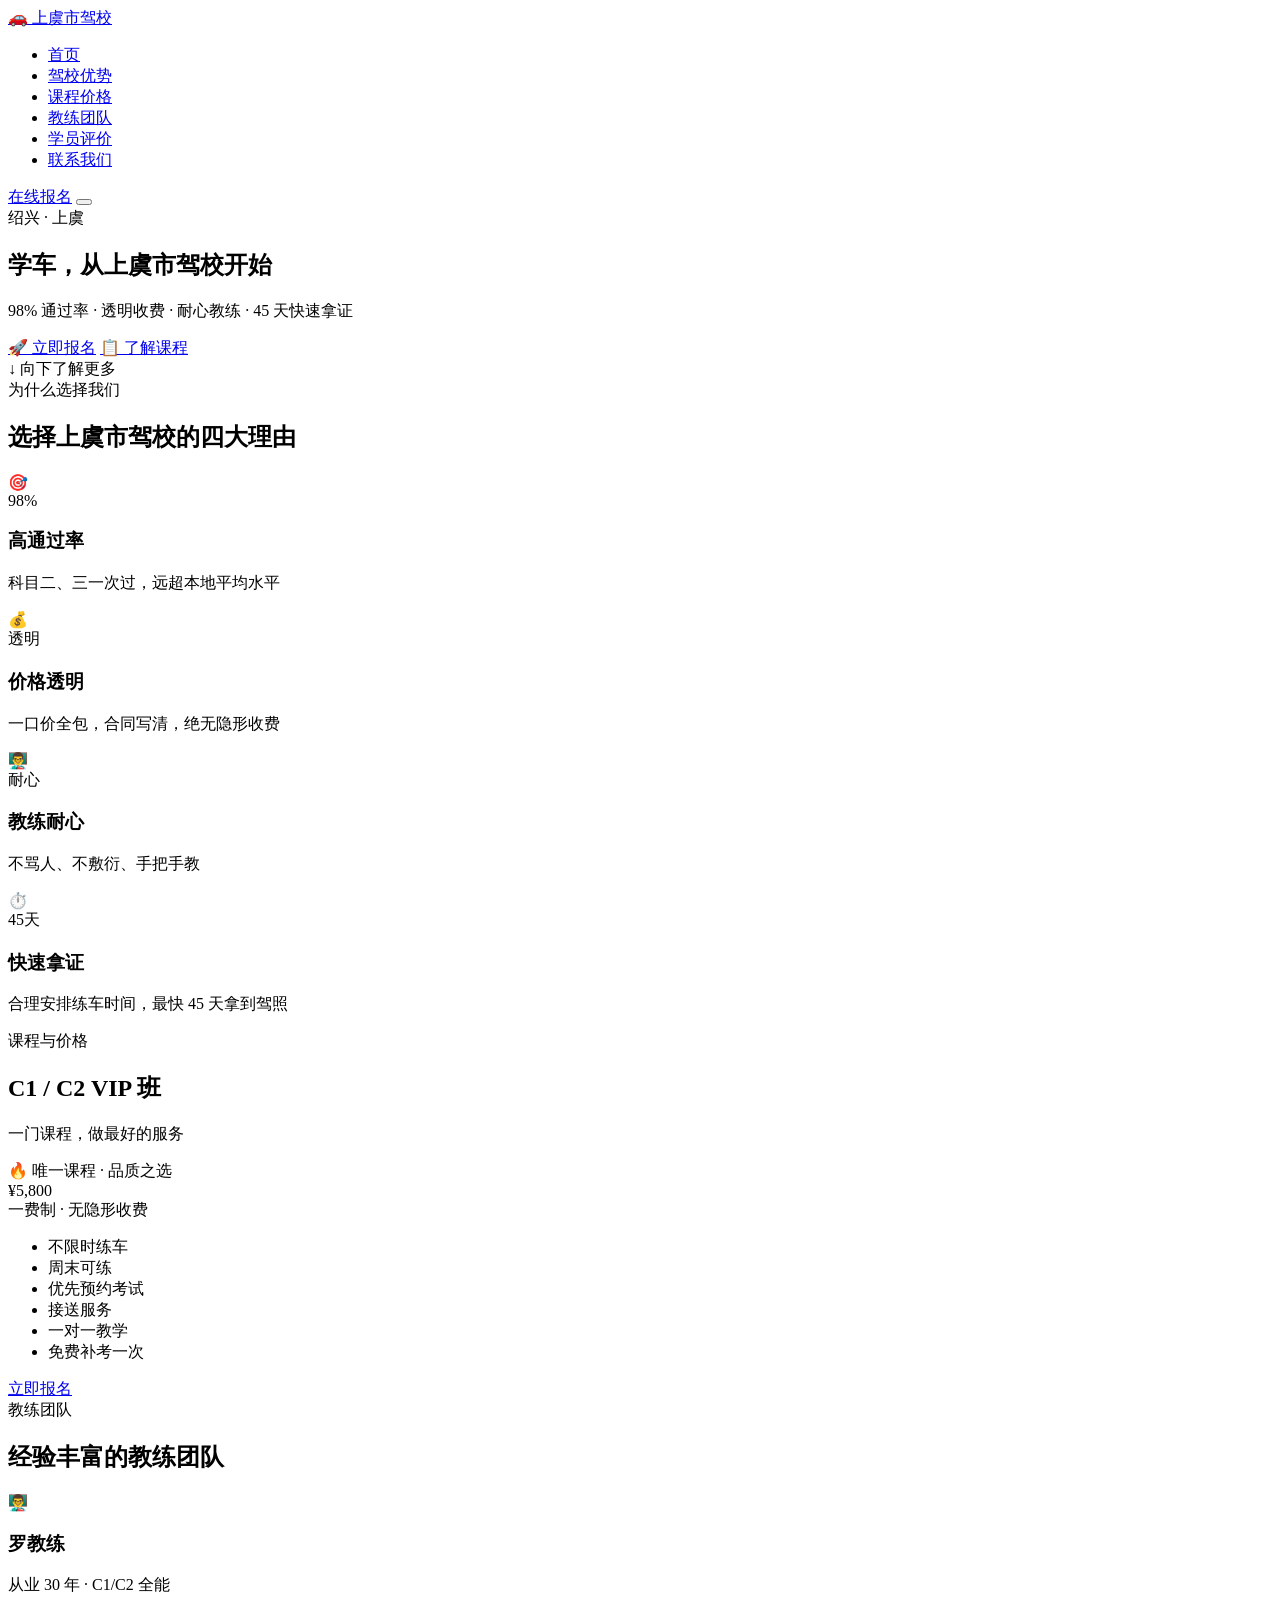
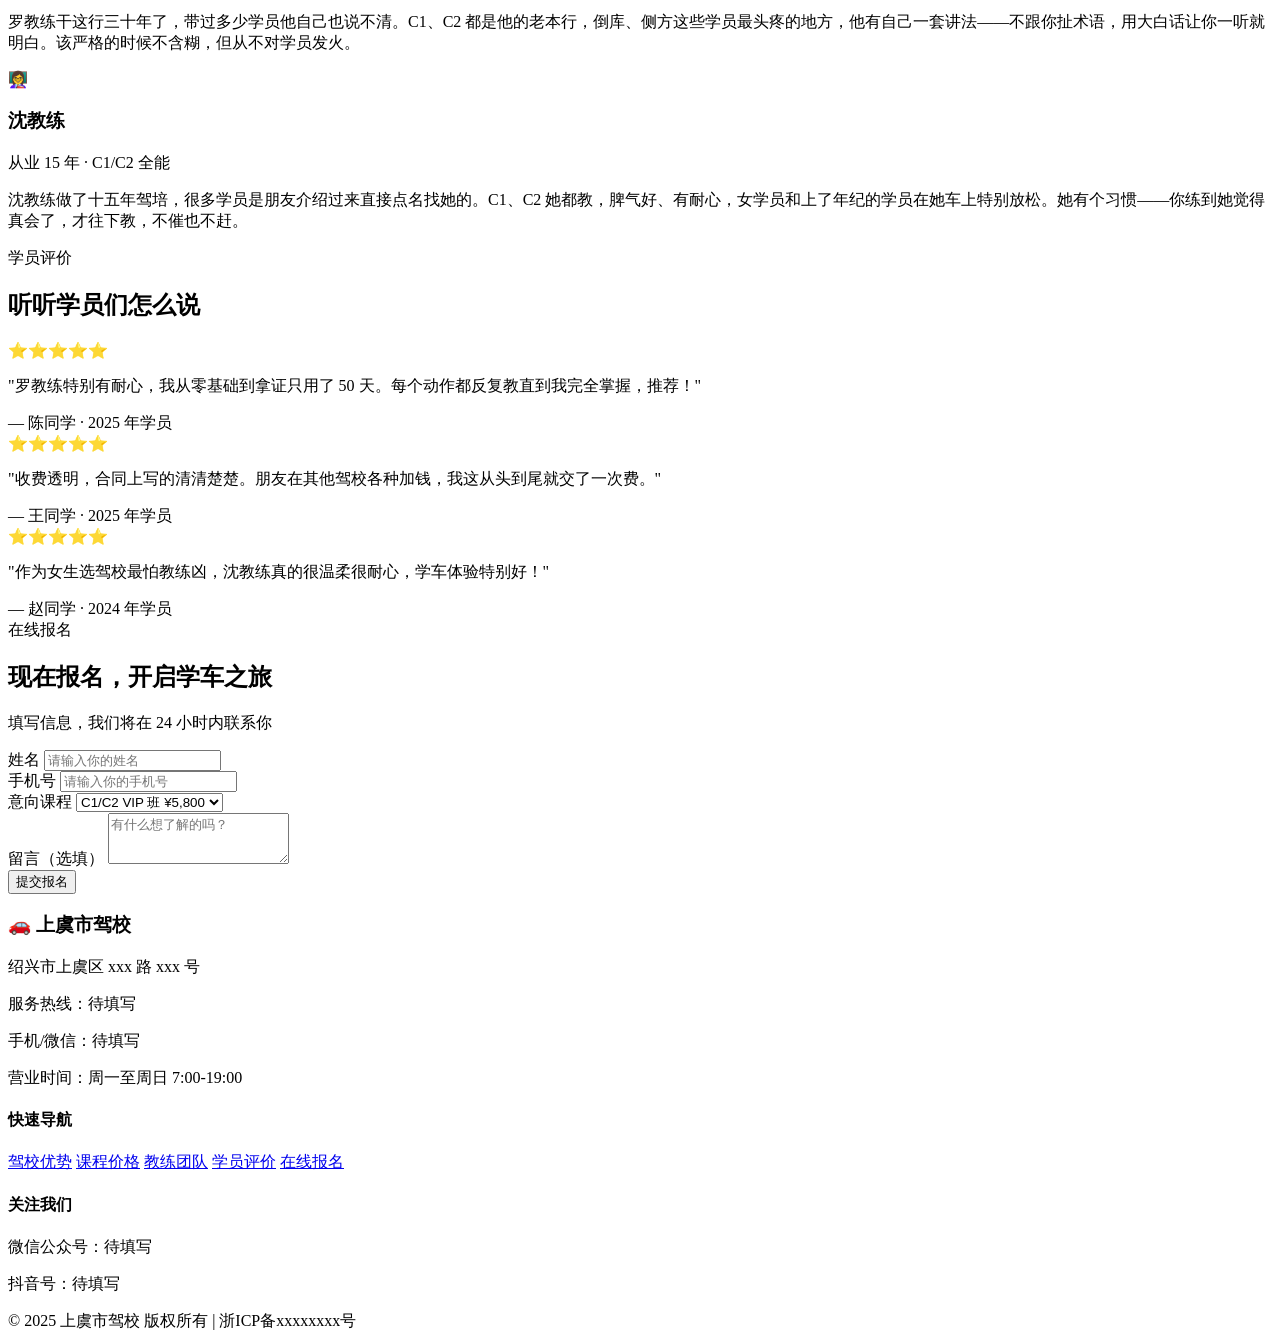
==== index.html @ a08f81a2 "Task 1: Project skeleton — HTML structure and file scaffolding - Created directory structure: css/, " ====
<!DOCTYPE html>
<html lang="zh-CN">
<head>
  <meta charset="UTF-8">
  <meta name="viewport" content="width=device-width, initial-scale=1.0">
  <meta name="description" content="上虞市驾校 — 绍兴上虞专业驾考培训，98%通过率，透明收费，C1/C2 VIP班，资深教练一对一教学。">
  <title>上虞市驾校 | 绍兴上虞专业驾考培训</title>
  <link rel="stylesheet" href="css/style.css">
</head>
<body>

  <!-- ===== 1. 导航栏 ===== -->
  <nav id="navbar">
    <div class="nav-container">
      <a href="#hero" class="nav-logo">🚗 上虞市驾校</a>
      <ul class="nav-links">
        <li><a href="#hero" class="active">首页</a></li>
        <li><a href="#advantages">驾校优势</a></li>
        <li><a href="#course">课程价格</a></li>
        <li><a href="#coaches">教练团队</a></li>
        <li><a href="#reviews">学员评价</a></li>
        <li><a href="#contact">联系我们</a></li>
      </ul>
      <a href="#registration" class="nav-cta">在线报名</a>
      <button class="hamburger" aria-label="菜单">
        <span></span><span></span><span></span>
      </button>
    </div>
  </nav>

  <!-- ===== 2. 首屏 Hero ===== -->
  <section id="hero">
    <div class="hero-content">
      <div class="hero-badge">绍兴 · 上虞</div>
      <h1>学车，从上虞市驾校开始</h1>
      <p class="hero-tagline">98% 通过率 · 透明收费 · 耐心教练 · 45 天快速拿证</p>
      <div class="hero-buttons">
        <a href="#registration" class="btn-primary">🚀 立即报名</a>
        <a href="#course" class="btn-outline">📋 了解课程</a>
      </div>
    </div>
    <div class="scroll-hint">↓ 向下了解更多</div>
  </section>

  <!-- ===== 3. 驾校优势 ===== -->
  <section id="advantages">
    <div class="section-header">
      <span class="section-label">为什么选择我们</span>
      <h2>选择上虞市驾校的四大理由</h2>
    </div>
    <div class="advantages-grid">
      <div class="advantage-card">
        <div class="advantage-icon">🎯</div>
        <div class="advantage-number">98%</div>
        <h3>高通过率</h3>
        <p>科目二、三一次过，远超本地平均水平</p>
      </div>
      <div class="advantage-card">
        <div class="advantage-icon">💰</div>
        <div class="advantage-number">透明</div>
        <h3>价格透明</h3>
        <p>一口价全包，合同写清，绝无隐形收费</p>
      </div>
      <div class="advantage-card">
        <div class="advantage-icon">👨‍🏫</div>
        <div class="advantage-number">耐心</div>
        <h3>教练耐心</h3>
        <p>不骂人、不敷衍、手把手教</p>
      </div>
      <div class="advantage-card">
        <div class="advantage-icon">⏱️</div>
        <div class="advantage-number">45天</div>
        <h3>快速拿证</h3>
        <p>合理安排练车时间，最快 45 天拿到驾照</p>
      </div>
    </div>
  </section>

  <!-- ===== 4. 课程价格 ===== -->
  <section id="course">
    <div class="section-header">
      <span class="section-label">课程与价格</span>
      <h2>C1 / C2 VIP 班</h2>
      <p class="section-subtitle">一门课程，做最好的服务</p>
    </div>
    <div class="course-card">
      <div class="course-badge">🔥 唯一课程 · 品质之选</div>
      <div class="course-price">¥5,800</div>
      <div class="course-note">一费制 · 无隐形收费</div>
      <ul class="course-features">
        <li>不限时练车</li>
        <li>周末可练</li>
        <li>优先预约考试</li>
        <li>接送服务</li>
        <li>一对一教学</li>
        <li>免费补考一次</li>
      </ul>
      <a href="#registration" class="btn-primary">立即报名</a>
    </div>
  </section>

  <!-- ===== 5. 教练团队 ===== -->
  <section id="coaches">
    <div class="section-header">
      <span class="section-label">教练团队</span>
      <h2>经验丰富的教练团队</h2>
    </div>
    <div class="coaches-grid">
      <div class="coach-card">
        <div class="coach-photo">
          <img src="assets/coach-luo.jpg" alt="罗教练" onerror="this.style.display='none';this.parentElement.querySelector('.coach-placeholder').style.display='flex'">
          <div class="coach-placeholder" style="display:none">👨‍🏫</div>
        </div>
        <h3>罗教练</h3>
        <div class="coach-meta">从业 30 年 · C1/C2 全能</div>
        <p class="coach-bio">罗教练干这行三十年了，带过多少学员他自己也说不清。C1、C2 都是他的老本行，倒库、侧方这些学员最头疼的地方，他有自己一套讲法——不跟你扯术语，用大白话让你一听就明白。该严格的时候不含糊，但从不对学员发火。</p>
      </div>
      <div class="coach-card">
        <div class="coach-photo">
          <img src="assets/coach-shen.jpg" alt="沈教练" onerror="this.style.display='none';this.parentElement.querySelector('.coach-placeholder').style.display='flex'">
          <div class="coach-placeholder" style="display:none">👩‍🏫</div>
        </div>
        <h3>沈教练</h3>
        <div class="coach-meta">从业 15 年 · C1/C2 全能</div>
        <p class="coach-bio">沈教练做了十五年驾培，很多学员是朋友介绍过来直接点名找她的。C1、C2 她都教，脾气好、有耐心，女学员和上了年纪的学员在她车上特别放松。她有个习惯——你练到她觉得真会了，才往下教，不催也不赶。</p>
      </div>
    </div>
  </section>

  <!-- ===== 6. 学员评价 ===== -->
  <section id="reviews">
    <div class="section-header">
      <span class="section-label">学员评价</span>
      <h2>听听学员们怎么说</h2>
    </div>
    <div class="reviews-grid">
      <div class="review-card">
        <div class="review-stars">⭐⭐⭐⭐⭐</div>
        <p class="review-text">"罗教练特别有耐心，我从零基础到拿证只用了 50 天。每个动作都反复教直到我完全掌握，推荐！"</p>
        <div class="review-author">— 陈同学 · 2025 年学员</div>
      </div>
      <div class="review-card">
        <div class="review-stars">⭐⭐⭐⭐⭐</div>
        <p class="review-text">"收费透明，合同上写的清清楚楚。朋友在其他驾校各种加钱，我这从头到尾就交了一次费。"</p>
        <div class="review-author">— 王同学 · 2025 年学员</div>
      </div>
      <div class="review-card">
        <div class="review-stars">⭐⭐⭐⭐⭐</div>
        <p class="review-text">"作为女生选驾校最怕教练凶，沈教练真的很温柔很耐心，学车体验特别好！"</p>
        <div class="review-author">— 赵同学 · 2024 年学员</div>
      </div>
    </div>
  </section>

  <!-- ===== 7. 报名表单 ===== -->
  <section id="registration">
    <div class="section-header">
      <span class="section-label">在线报名</span>
      <h2>现在报名，开启学车之旅</h2>
      <p class="section-subtitle">填写信息，我们将在 24 小时内联系你</p>
    </div>
    <form id="reg-form" class="reg-form">
      <div class="form-group">
        <label for="name">姓名</label>
        <input type="text" id="name" name="name" placeholder="请输入你的姓名" required>
      </div>
      <div class="form-group">
        <label for="phone">手机号</label>
        <input type="tel" id="phone" name="phone" placeholder="请输入你的手机号" required>
      </div>
      <div class="form-group">
        <label for="course-select">意向课程</label>
        <select id="course-select" name="course">
          <option>C1/C2 VIP 班 ¥5,800</option>
        </select>
      </div>
      <div class="form-group">
        <label for="message">留言（选填）</label>
        <textarea id="message" name="message" placeholder="有什么想了解的吗？" rows="3"></textarea>
      </div>
      <button type="submit" class="btn-primary btn-block">提交报名</button>
    </form>
    <div id="form-success" class="form-success" style="display:none">
      <div class="success-icon">✅</div>
      <h3>提交成功！</h3>
      <p>我们将在 24 小时内联系你，请保持手机畅通。</p>
    </div>
  </section>

  <!-- ===== 8. 页脚 ===== -->
  <footer id="contact">
    <div class="footer-grid">
      <div class="footer-col">
        <h3>🚗 上虞市驾校</h3>
        <p>绍兴市上虞区 xxx 路 xxx 号</p>
        <p>服务热线：待填写</p>
        <p>手机/微信：待填写</p>
        <p>营业时间：周一至周日 7:00-19:00</p>
      </div>
      <div class="footer-col">
        <h4>快速导航</h4>
        <a href="#advantages">驾校优势</a>
        <a href="#course">课程价格</a>
        <a href="#coaches">教练团队</a>
        <a href="#reviews">学员评价</a>
        <a href="#registration">在线报名</a>
      </div>
      <div class="footer-col">
        <h4>关注我们</h4>
        <p>微信公众号：待填写</p>
        <p>抖音号：待填写</p>
      </div>
    </div>
    <div class="footer-bottom">
      © 2025 上虞市驾校 版权所有 | 浙ICP备xxxxxxxx号
    </div>
  </footer>

  <script src="js/main.js"></script>
</body>
</html>
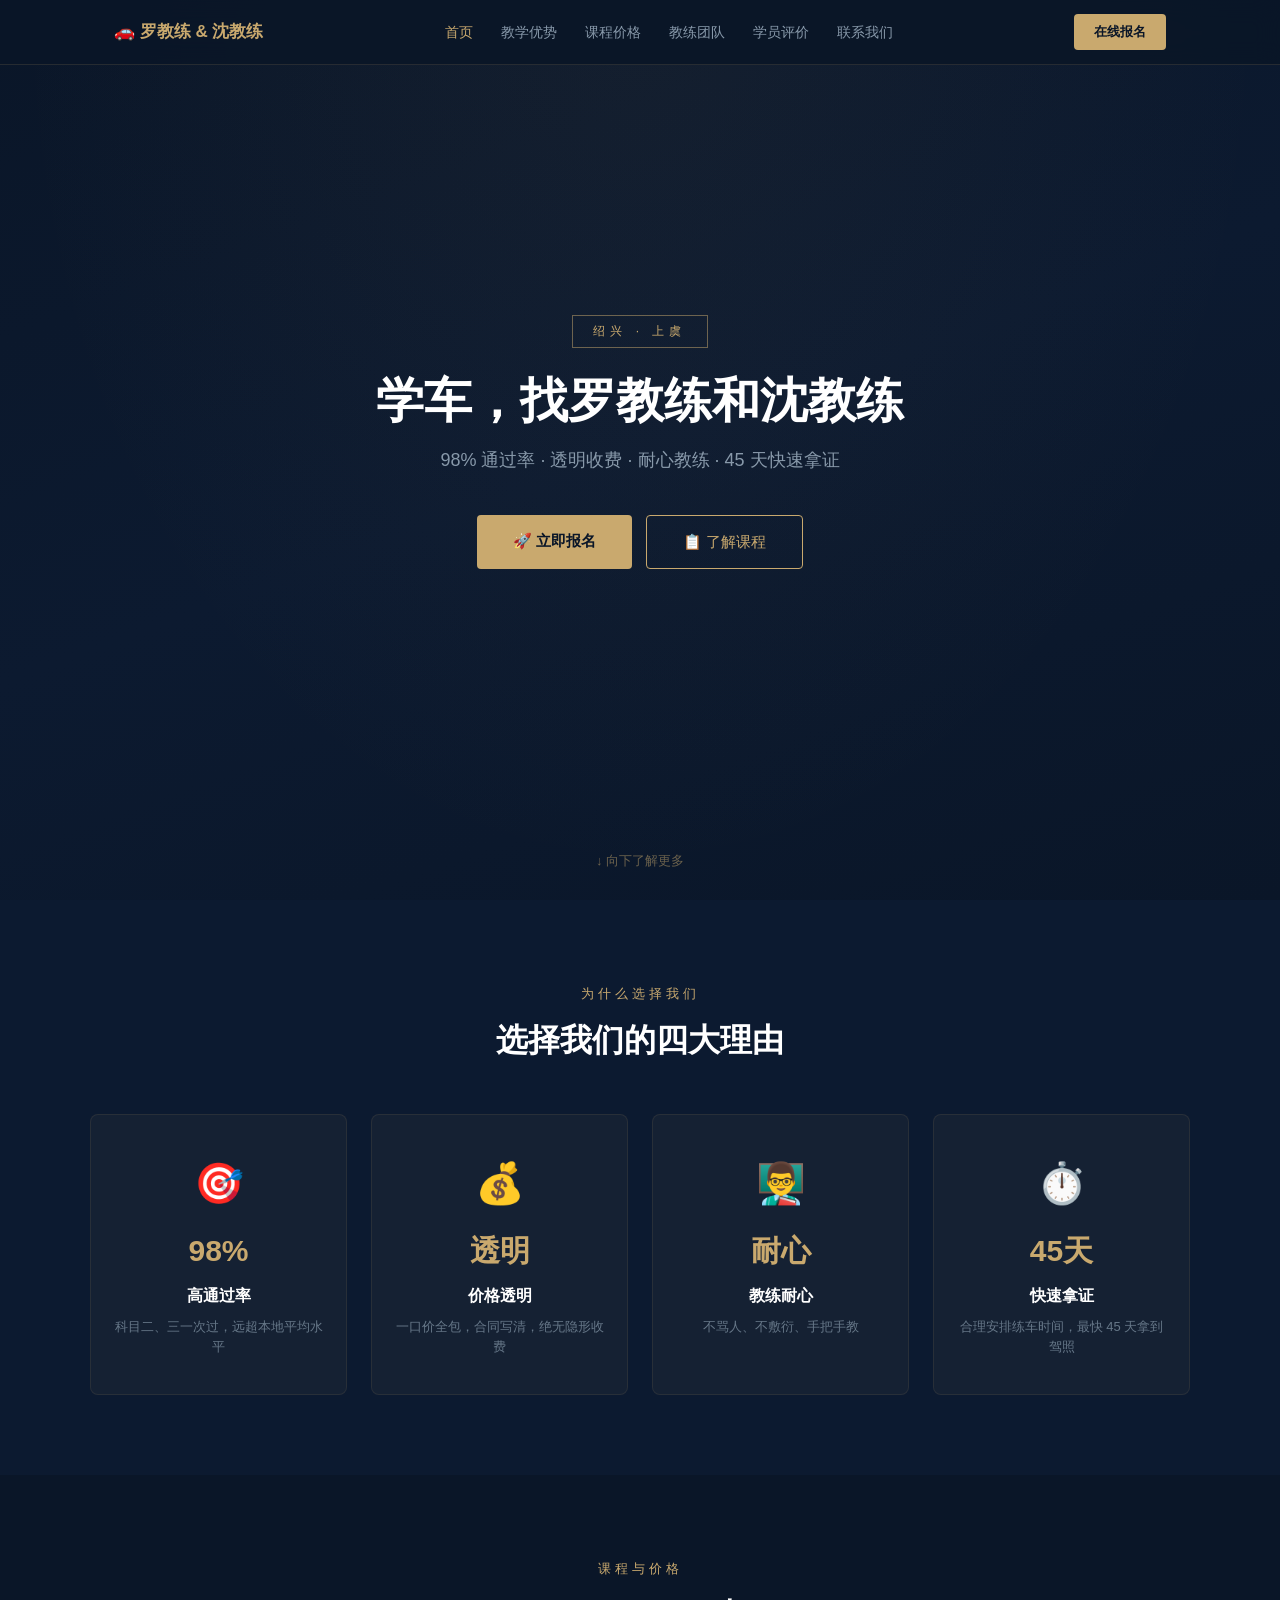
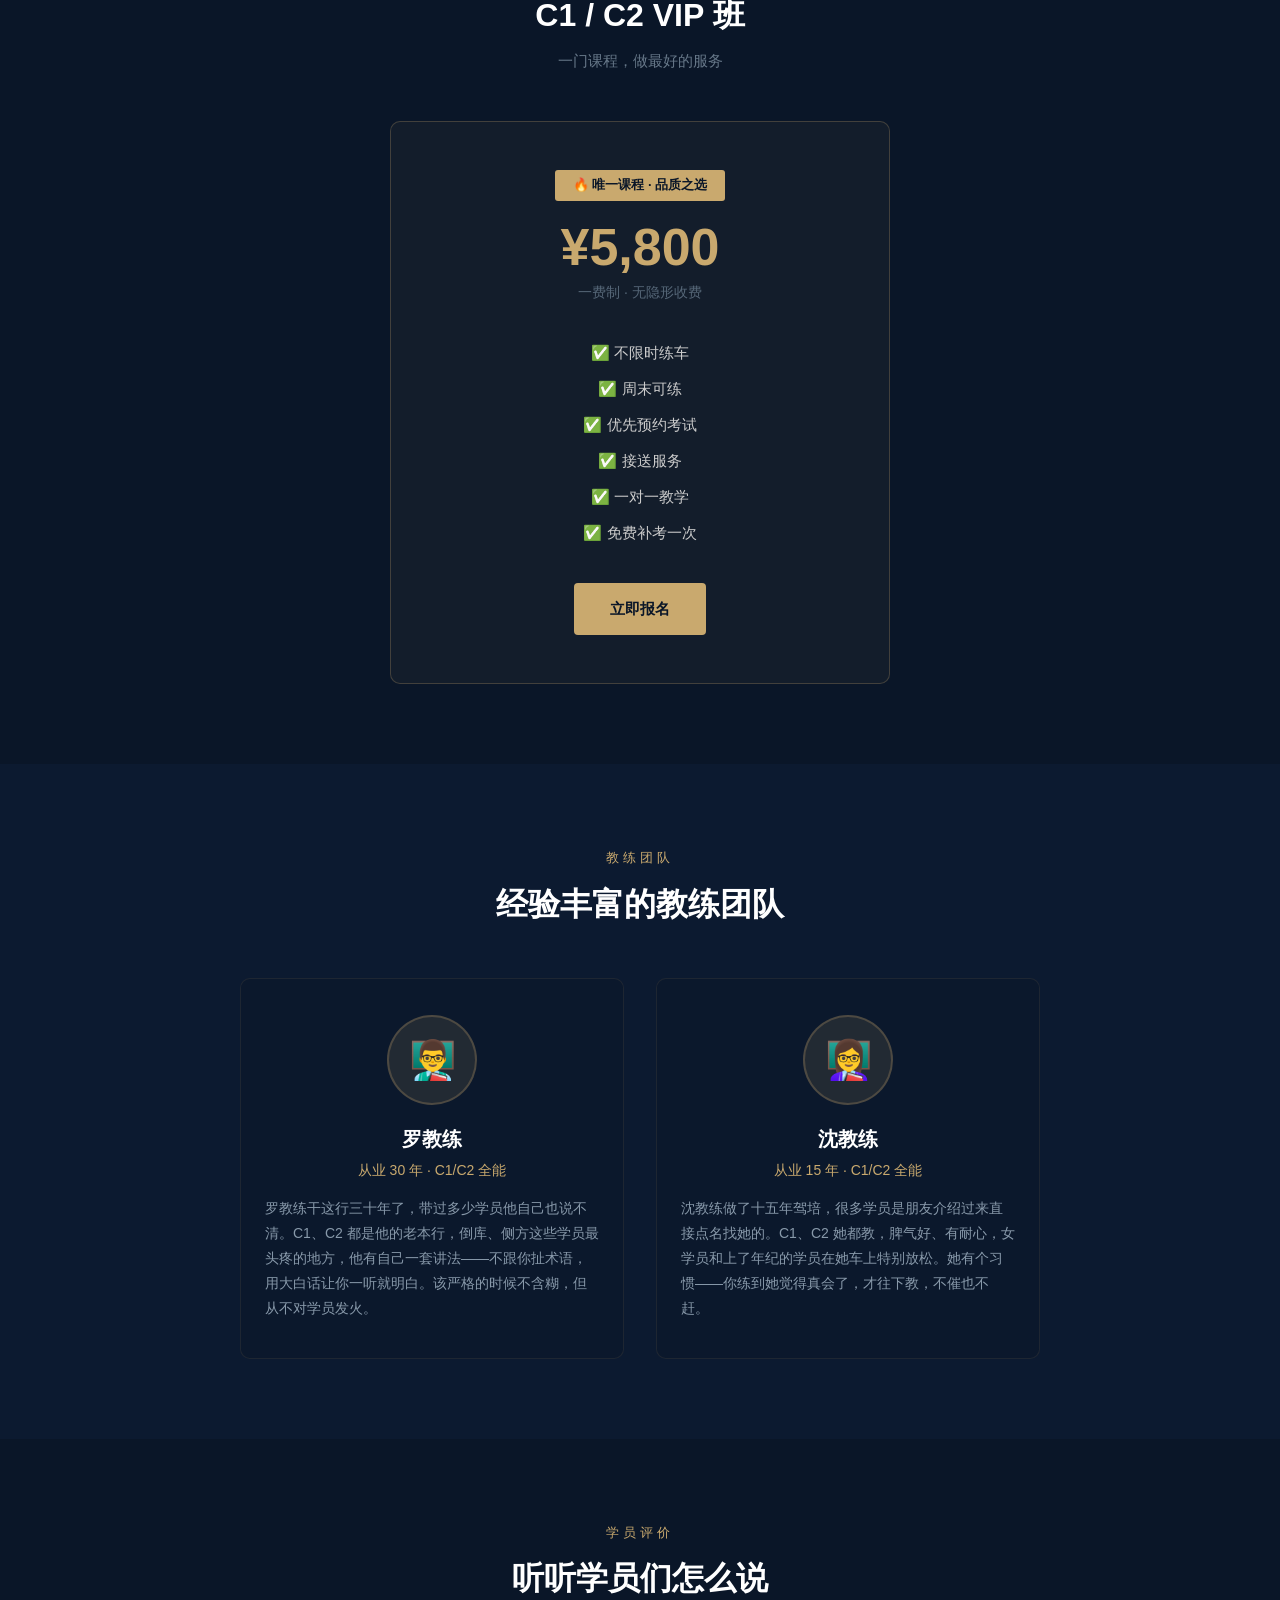
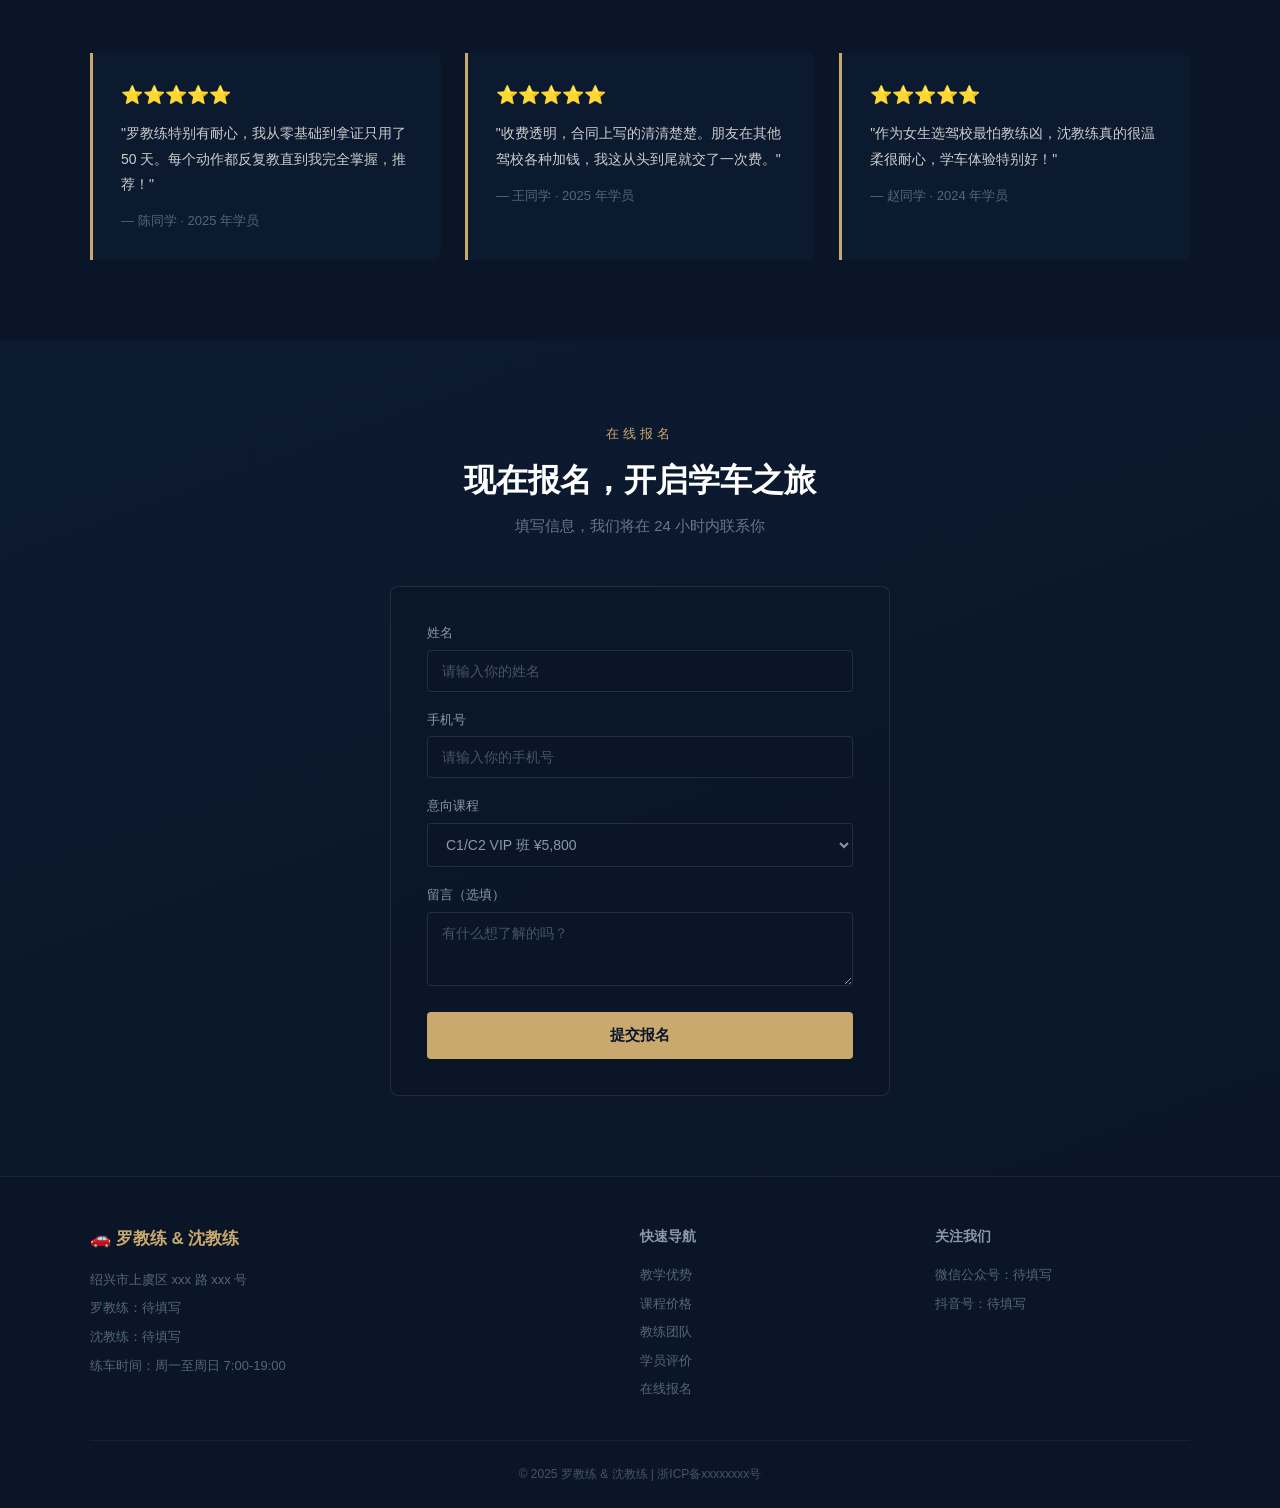
==== commit 3aefbf03: "refactor: rebrand from 上虞市驾校 to 罗教练 & 沈教练 personal brand" ====
--- a/index.html
+++ b/index.html
@@ -3,8 +3,8 @@
 <head>
   <meta charset="UTF-8">
   <meta name="viewport" content="width=device-width, initial-scale=1.0">
-  <meta name="description" content="上虞市驾校 — 绍兴上虞专业驾考培训，98%通过率，透明收费，C1/C2 VIP班，资深教练一对一教学。">
-  <title>上虞市驾校 | 绍兴上虞专业驾考培训</title>
+  <meta name="description" content="罗教练 & 沈教练 — 绍兴上虞资深驾考教练，30年+15年教学经验，98%通过率，C1/C2 VIP班，一对一耐心教学。">
+  <title>罗教练 & 沈教练 | 绍兴上虞学车</title>
   <link rel="stylesheet" href="css/style.css">
 </head>
 <body>
@@ -12,10 +12,10 @@
   <!-- ===== 1. 导航栏 ===== -->
   <nav id="navbar">
     <div class="nav-container">
-      <a href="#hero" class="nav-logo">🚗 上虞市驾校</a>
+      <a href="#hero" class="nav-logo">🚗 罗教练 & 沈教练</a>
       <ul class="nav-links">
         <li><a href="#hero" class="active">首页</a></li>
-        <li><a href="#advantages">驾校优势</a></li>
+        <li><a href="#advantages">教学优势</a></li>
         <li><a href="#course">课程价格</a></li>
         <li><a href="#coaches">教练团队</a></li>
         <li><a href="#reviews">学员评价</a></li>
@@ -32,7 +32,7 @@
   <section id="hero">
     <div class="hero-content">
       <div class="hero-badge">绍兴 · 上虞</div>
-      <h1>学车，从上虞市驾校开始</h1>
+      <h1>学车，找罗教练和沈教练</h1>
       <p class="hero-tagline">98% 通过率 · 透明收费 · 耐心教练 · 45 天快速拿证</p>
       <div class="hero-buttons">
         <a href="#registration" class="btn-primary">🚀 立即报名</a>
@@ -46,7 +46,7 @@
   <section id="advantages">
     <div class="section-header">
       <span class="section-label">为什么选择我们</span>
-      <h2>选择上虞市驾校的四大理由</h2>
+      <h2>选择我们的四大理由</h2>
     </div>
     <div class="advantages-grid">
       <div class="advantage-card">
@@ -191,15 +191,15 @@
   <footer id="contact">
     <div class="footer-grid">
       <div class="footer-col">
-        <h3>🚗 上虞市驾校</h3>
+        <h3>🚗 罗教练 & 沈教练</h3>
         <p>绍兴市上虞区 xxx 路 xxx 号</p>
-        <p>服务热线：待填写</p>
-        <p>手机/微信：待填写</p>
-        <p>营业时间：周一至周日 7:00-19:00</p>
+        <p>罗教练：待填写</p>
+        <p>沈教练：待填写</p>
+        <p>练车时间：周一至周日 7:00-19:00</p>
       </div>
       <div class="footer-col">
         <h4>快速导航</h4>
-        <a href="#advantages">驾校优势</a>
+        <a href="#advantages">教学优势</a>
         <a href="#course">课程价格</a>
         <a href="#coaches">教练团队</a>
         <a href="#reviews">学员评价</a>
@@ -212,7 +212,7 @@
       </div>
     </div>
     <div class="footer-bottom">
-      © 2025 上虞市驾校 版权所有 | 浙ICP备xxxxxxxx号
+      © 2025 罗教练 & 沈教练 | 浙ICP备xxxxxxxx号
     </div>
   </footer>
 
--- a/css/style.css
+++ b/css/style.css
@@ -0,0 +1,703 @@
+/* === Reset & Variables === */
+*, *::before, *::after {
+  margin: 0;
+  padding: 0;
+  box-sizing: border-box;
+}
+
+:root {
+  --bg-primary: #0a1628;
+  --bg-secondary: #0c1a30;
+  --bg-footer: #0a1628;
+  --accent: #c9a96e;
+  --text-primary: #ffffff;
+  --text-secondary: #8899aa;
+  --text-muted: #667788;
+  --text-light: #cccccc;
+  --text-dim: #556677;
+  --text-faint: #445566;
+  --border-subtle: rgba(255, 255, 255, 0.06);
+  --border-accent: rgba(201, 169, 110, 0.15);
+  --font-family: -apple-system, "PingFang SC", "Microsoft YaHei", "Helvetica Neue", sans-serif;
+  --max-width: 1100px;
+  --transition: 0.3s ease;
+}
+
+html {
+  scroll-behavior: smooth;
+  scroll-padding-top: 70px;
+}
+
+body {
+  font-family: var(--font-family);
+  background: var(--bg-primary);
+  color: var(--text-primary);
+  line-height: 1.6;
+  overflow-x: hidden;
+}
+
+/* === Utilities === */
+.container {
+  max-width: var(--max-width);
+  margin: 0 auto;
+  padding: 0 24px;
+}
+
+.section-header {
+  text-align: center;
+  margin-bottom: 48px;
+}
+
+.section-label {
+  display: inline-block;
+  color: var(--accent);
+  font-size: 13px;
+  letter-spacing: 4px;
+  text-transform: uppercase;
+  margin-bottom: 10px;
+}
+
+.section-header h2 {
+  font-size: 32px;
+  font-weight: 700;
+  color: var(--text-primary);
+}
+
+.section-subtitle {
+  color: var(--text-muted);
+  font-size: 15px;
+  margin-top: 8px;
+}
+
+section {
+  padding: 80px 24px;
+}
+
+/* === Buttons === */
+.btn-primary {
+  display: inline-block;
+  background: var(--accent);
+  color: var(--bg-primary);
+  padding: 14px 36px;
+  border-radius: 4px;
+  font-size: 15px;
+  font-weight: 700;
+  text-decoration: none;
+  border: none;
+  cursor: pointer;
+  transition: background var(--transition), transform var(--transition);
+}
+
+.btn-primary:hover {
+  background: #d4b57e;
+  transform: translateY(-1px);
+}
+
+.btn-outline {
+  display: inline-block;
+  border: 1.5px solid var(--accent);
+  color: var(--accent);
+  padding: 14px 36px;
+  border-radius: 4px;
+  font-size: 15px;
+  font-weight: 500;
+  text-decoration: none;
+  cursor: pointer;
+  transition: background var(--transition);
+}
+
+.btn-outline:hover {
+  background: rgba(201, 169, 110, 0.1);
+}
+
+.btn-block {
+  display: block;
+  width: 100%;
+}
+
+/* === Navbar === */
+#navbar {
+  position: fixed;
+  top: 0;
+  left: 0;
+  right: 0;
+  z-index: 100;
+  background: rgba(10, 22, 40, 0.92);
+  backdrop-filter: blur(12px);
+  -webkit-backdrop-filter: blur(12px);
+  border-bottom: 1px solid var(--border-accent);
+  transition: background var(--transition);
+}
+
+.nav-container {
+  max-width: var(--max-width);
+  margin: 0 auto;
+  padding: 0 24px;
+  display: flex;
+  align-items: center;
+  justify-content: space-between;
+  height: 64px;
+}
+
+.nav-logo {
+  color: var(--accent);
+  font-weight: 700;
+  font-size: 17px;
+  text-decoration: none;
+  white-space: nowrap;
+}
+
+.nav-links {
+  display: flex;
+  list-style: none;
+  gap: 28px;
+}
+
+.nav-links a {
+  color: var(--text-secondary);
+  font-size: 14px;
+  text-decoration: none;
+  transition: color var(--transition);
+}
+
+.nav-links a:hover,
+.nav-links a.active {
+  color: var(--accent);
+}
+
+.nav-cta {
+  background: var(--accent);
+  color: var(--bg-primary);
+  padding: 8px 20px;
+  border-radius: 4px;
+  font-size: 13px;
+  font-weight: 600;
+  text-decoration: none;
+  white-space: nowrap;
+  transition: background var(--transition);
+}
+
+.nav-cta:hover {
+  background: #d4b57e;
+}
+
+/* Hamburger */
+.hamburger {
+  display: none;
+  flex-direction: column;
+  gap: 5px;
+  background: none;
+  border: none;
+  cursor: pointer;
+  padding: 4px;
+}
+
+.hamburger span {
+  display: block;
+  width: 24px;
+  height: 2px;
+  background: var(--accent);
+  transition: transform var(--transition), opacity var(--transition);
+}
+
+.hamburger.active span:nth-child(1) {
+  transform: rotate(45deg) translate(5px, 5px);
+}
+
+.hamburger.active span:nth-child(2) {
+  opacity: 0;
+}
+
+.hamburger.active span:nth-child(3) {
+  transform: rotate(-45deg) translate(5px, -5px);
+}
+
+/* === Hero === */
+#hero {
+  min-height: 100vh;
+  display: flex;
+  flex-direction: column;
+  align-items: center;
+  justify-content: center;
+  text-align: center;
+  background: linear-gradient(160deg, #0a1628 0%, #0c1a30 50%, #0a1628 100%);
+  position: relative;
+  overflow: hidden;
+  padding-top: 64px;
+}
+
+#hero::before {
+  content: '';
+  position: absolute;
+  inset: 0;
+  opacity: 0.05;
+  background: radial-gradient(ellipse at 50% 0%, var(--accent) 0%, transparent 70%);
+  pointer-events: none;
+}
+
+.hero-content {
+  position: relative;
+  z-index: 1;
+  padding: 0 24px;
+}
+
+.hero-badge {
+  display: inline-block;
+  border: 1px solid rgba(201, 169, 110, 0.5);
+  color: var(--accent);
+  padding: 6px 20px;
+  font-size: 12px;
+  letter-spacing: 5px;
+  margin-bottom: 24px;
+}
+
+#hero h1 {
+  font-size: 48px;
+  font-weight: 700;
+  line-height: 1.2;
+  margin-bottom: 16px;
+}
+
+.hero-tagline {
+  font-size: 18px;
+  color: var(--text-secondary);
+  max-width: 550px;
+  margin: 0 auto 40px;
+}
+
+.hero-buttons {
+  display: flex;
+  gap: 14px;
+  justify-content: center;
+  flex-wrap: wrap;
+}
+
+.scroll-hint {
+  position: absolute;
+  bottom: 28px;
+  left: 50%;
+  transform: translateX(-50%);
+  color: rgba(201, 169, 110, 0.5);
+  font-size: 13px;
+  animation: bounce 2s infinite;
+}
+
+@keyframes bounce {
+  0%, 100% { transform: translateX(-50%) translateY(0); }
+  50% { transform: translateX(-50%) translateY(8px); }
+}
+
+/* === Advantages === */
+#advantages {
+  background: var(--bg-secondary);
+}
+
+.advantages-grid {
+  display: grid;
+  grid-template-columns: repeat(4, 1fr);
+  gap: 24px;
+  max-width: var(--max-width);
+  margin: 0 auto;
+}
+
+.advantage-card {
+  text-align: center;
+  padding: 36px 20px;
+  background: rgba(201, 169, 110, 0.05);
+  border: 1px solid rgba(201, 169, 110, 0.1);
+  border-radius: 8px;
+  transition: transform var(--transition), border-color var(--transition);
+}
+
+.advantage-card:hover {
+  transform: translateY(-4px);
+  border-color: rgba(201, 169, 110, 0.3);
+}
+
+.advantage-icon {
+  font-size: 40px;
+  margin-bottom: 12px;
+}
+
+.advantage-number {
+  color: var(--accent);
+  font-size: 30px;
+  font-weight: 700;
+}
+
+.advantage-card h3 {
+  font-size: 16px;
+  margin: 8px 0;
+}
+
+.advantage-card p {
+  color: var(--text-muted);
+  font-size: 13px;
+}
+
+/* === Course === */
+#course {
+  background: var(--bg-primary);
+}
+
+.course-card {
+  max-width: 500px;
+  margin: 0 auto;
+  padding: 48px 32px;
+  background: rgba(201, 169, 110, 0.05);
+  border: 1.5px solid rgba(201, 169, 110, 0.25);
+  border-radius: 10px;
+  text-align: center;
+}
+
+.course-badge {
+  display: inline-block;
+  background: var(--accent);
+  color: var(--bg-primary);
+  padding: 5px 18px;
+  border-radius: 3px;
+  font-size: 13px;
+  font-weight: 700;
+  margin-bottom: 20px;
+}
+
+.course-price {
+  color: var(--accent);
+  font-size: 52px;
+  font-weight: 700;
+  line-height: 1;
+}
+
+.course-note {
+  color: var(--text-dim);
+  font-size: 14px;
+  margin: 8px 0 32px;
+}
+
+.course-features {
+  list-style: none;
+  color: var(--text-light);
+  font-size: 15px;
+  line-height: 2.4;
+  margin-bottom: 32px;
+}
+
+.course-features li::before {
+  content: '✅ ';
+}
+
+/* === Coaches === */
+#coaches {
+  background: var(--bg-secondary);
+}
+
+.coaches-grid {
+  display: grid;
+  grid-template-columns: repeat(2, 1fr);
+  gap: 32px;
+  max-width: 800px;
+  margin: 0 auto;
+}
+
+.coach-card {
+  text-align: center;
+  padding: 36px 24px;
+  background: rgba(10, 22, 40, 0.5);
+  border-radius: 10px;
+  border: 1px solid rgba(201, 169, 110, 0.1);
+}
+
+.coach-photo {
+  width: 90px;
+  height: 90px;
+  border-radius: 50%;
+  background: rgba(201, 169, 110, 0.12);
+  margin: 0 auto 18px;
+  display: flex;
+  align-items: center;
+  justify-content: center;
+  font-size: 38px;
+  border: 2px solid rgba(201, 169, 110, 0.25);
+  overflow: hidden;
+}
+
+.coach-photo img {
+  width: 100%;
+  height: 100%;
+  object-fit: cover;
+}
+
+.coach-card h3 {
+  font-size: 20px;
+  margin-bottom: 4px;
+}
+
+.coach-meta {
+  color: var(--accent);
+  font-size: 14px;
+  margin-bottom: 14px;
+}
+
+.coach-bio {
+  color: var(--text-secondary);
+  font-size: 14px;
+  line-height: 1.8;
+  text-align: left;
+}
+
+/* === Reviews === */
+#reviews {
+  background: var(--bg-primary);
+}
+
+.reviews-grid {
+  display: grid;
+  grid-template-columns: repeat(3, 1fr);
+  gap: 24px;
+  max-width: var(--max-width);
+  margin: 0 auto;
+}
+
+.review-card {
+  padding: 28px;
+  background: var(--bg-secondary);
+  border-left: 3px solid var(--accent);
+  border-radius: 0 8px 8px 0;
+}
+
+.review-stars {
+  color: var(--accent);
+  font-size: 18px;
+  margin-bottom: 12px;
+}
+
+.review-text {
+  color: var(--text-light);
+  font-size: 14px;
+  line-height: 1.8;
+}
+
+.review-author {
+  color: var(--text-dim);
+  font-size: 13px;
+  margin-top: 14px;
+}
+
+/* === Registration === */
+#registration {
+  background: linear-gradient(160deg, var(--bg-secondary) 0%, var(--bg-primary) 100%);
+}
+
+.reg-form {
+  max-width: 500px;
+  margin: 0 auto;
+  padding: 36px;
+  background: rgba(10, 22, 40, 0.7);
+  border: 1px solid var(--border-accent);
+  border-radius: 8px;
+}
+
+.form-group {
+  margin-bottom: 18px;
+}
+
+.form-group label {
+  display: block;
+  color: var(--text-secondary);
+  font-size: 13px;
+  margin-bottom: 6px;
+}
+
+.form-group input,
+.form-group select,
+.form-group textarea {
+  width: 100%;
+  background: var(--bg-primary);
+  border: 1px solid rgba(255, 255, 255, 0.1);
+  color: var(--text-primary);
+  padding: 12px 14px;
+  border-radius: 4px;
+  font-size: 14px;
+  font-family: var(--font-family);
+  transition: border-color var(--transition);
+}
+
+.form-group input:focus,
+.form-group select:focus,
+.form-group textarea:focus {
+  outline: none;
+  border-color: var(--accent);
+}
+
+.form-group input::placeholder,
+.form-group textarea::placeholder {
+  color: var(--text-faint);
+}
+
+.form-group select {
+  color: var(--text-secondary);
+  cursor: pointer;
+}
+
+.form-group select option {
+  background: var(--bg-secondary);
+  color: var(--text-primary);
+}
+
+.form-success {
+  max-width: 500px;
+  margin: 0 auto;
+  padding: 48px 36px;
+  background: rgba(10, 22, 40, 0.7);
+  border: 1px solid var(--border-accent);
+  border-radius: 8px;
+  text-align: center;
+}
+
+.success-icon {
+  font-size: 48px;
+  margin-bottom: 16px;
+}
+
+.form-success h3 {
+  font-size: 22px;
+  margin-bottom: 8px;
+}
+
+.form-success p {
+  color: var(--text-secondary);
+  font-size: 14px;
+}
+
+/* === Footer === */
+footer {
+  background: var(--bg-footer);
+  border-top: 1px solid rgba(201, 169, 110, 0.1);
+  padding: 48px 24px 24px;
+}
+
+.footer-grid {
+  max-width: var(--max-width);
+  margin: 0 auto;
+  display: grid;
+  grid-template-columns: 2fr 1fr 1fr;
+  gap: 40px;
+}
+
+.footer-col h3 {
+  color: var(--accent);
+  font-size: 17px;
+  margin-bottom: 14px;
+}
+
+.footer-col h4 {
+  color: var(--text-secondary);
+  font-size: 14px;
+  margin-bottom: 14px;
+}
+
+.footer-col p,
+.footer-col a {
+  display: block;
+  color: var(--text-dim);
+  font-size: 13px;
+  line-height: 2.2;
+  text-decoration: none;
+}
+
+.footer-col a:hover {
+  color: var(--accent);
+}
+
+.footer-bottom {
+  max-width: var(--max-width);
+  margin: 0 auto;
+  text-align: center;
+  color: var(--text-faint);
+  font-size: 12px;
+  padding-top: 24px;
+  margin-top: 36px;
+  border-top: 1px solid rgba(255, 255, 255, 0.04);
+}
+
+/* === Responsive === */
+@media (max-width: 768px) {
+  section {
+    padding: 60px 16px;
+  }
+
+  .section-header h2 {
+    font-size: 26px;
+  }
+
+  /* Nav */
+  .nav-links {
+    display: none;
+    position: absolute;
+    top: 64px;
+    left: 0;
+    right: 0;
+    background: rgba(10, 22, 40, 0.97);
+    backdrop-filter: blur(12px);
+    flex-direction: column;
+    padding: 20px 24px;
+    gap: 16px;
+    border-bottom: 1px solid var(--border-accent);
+  }
+
+  .nav-links.open {
+    display: flex;
+  }
+
+  .nav-cta {
+    display: none;
+  }
+
+  .hamburger {
+    display: flex;
+  }
+
+  /* Hero */
+  #hero h1 {
+    font-size: 32px;
+  }
+
+  .hero-tagline {
+    font-size: 15px;
+  }
+
+  .hero-buttons {
+    flex-direction: column;
+    align-items: center;
+  }
+
+  /* Advantages */
+  .advantages-grid {
+    grid-template-columns: repeat(2, 1fr);
+    gap: 16px;
+  }
+
+  .advantage-card {
+    padding: 24px 14px;
+  }
+
+  .advantage-number {
+    font-size: 24px;
+  }
+
+  /* Coaches */
+  .coaches-grid {
+    grid-template-columns: 1fr;
+  }
+
+  /* Reviews */
+  .reviews-grid {
+    grid-template-columns: 1fr;
+  }
+
+  /* Footer */
+  .footer-grid {
+    grid-template-columns: 1fr;
+    gap: 28px;
+  }
+}
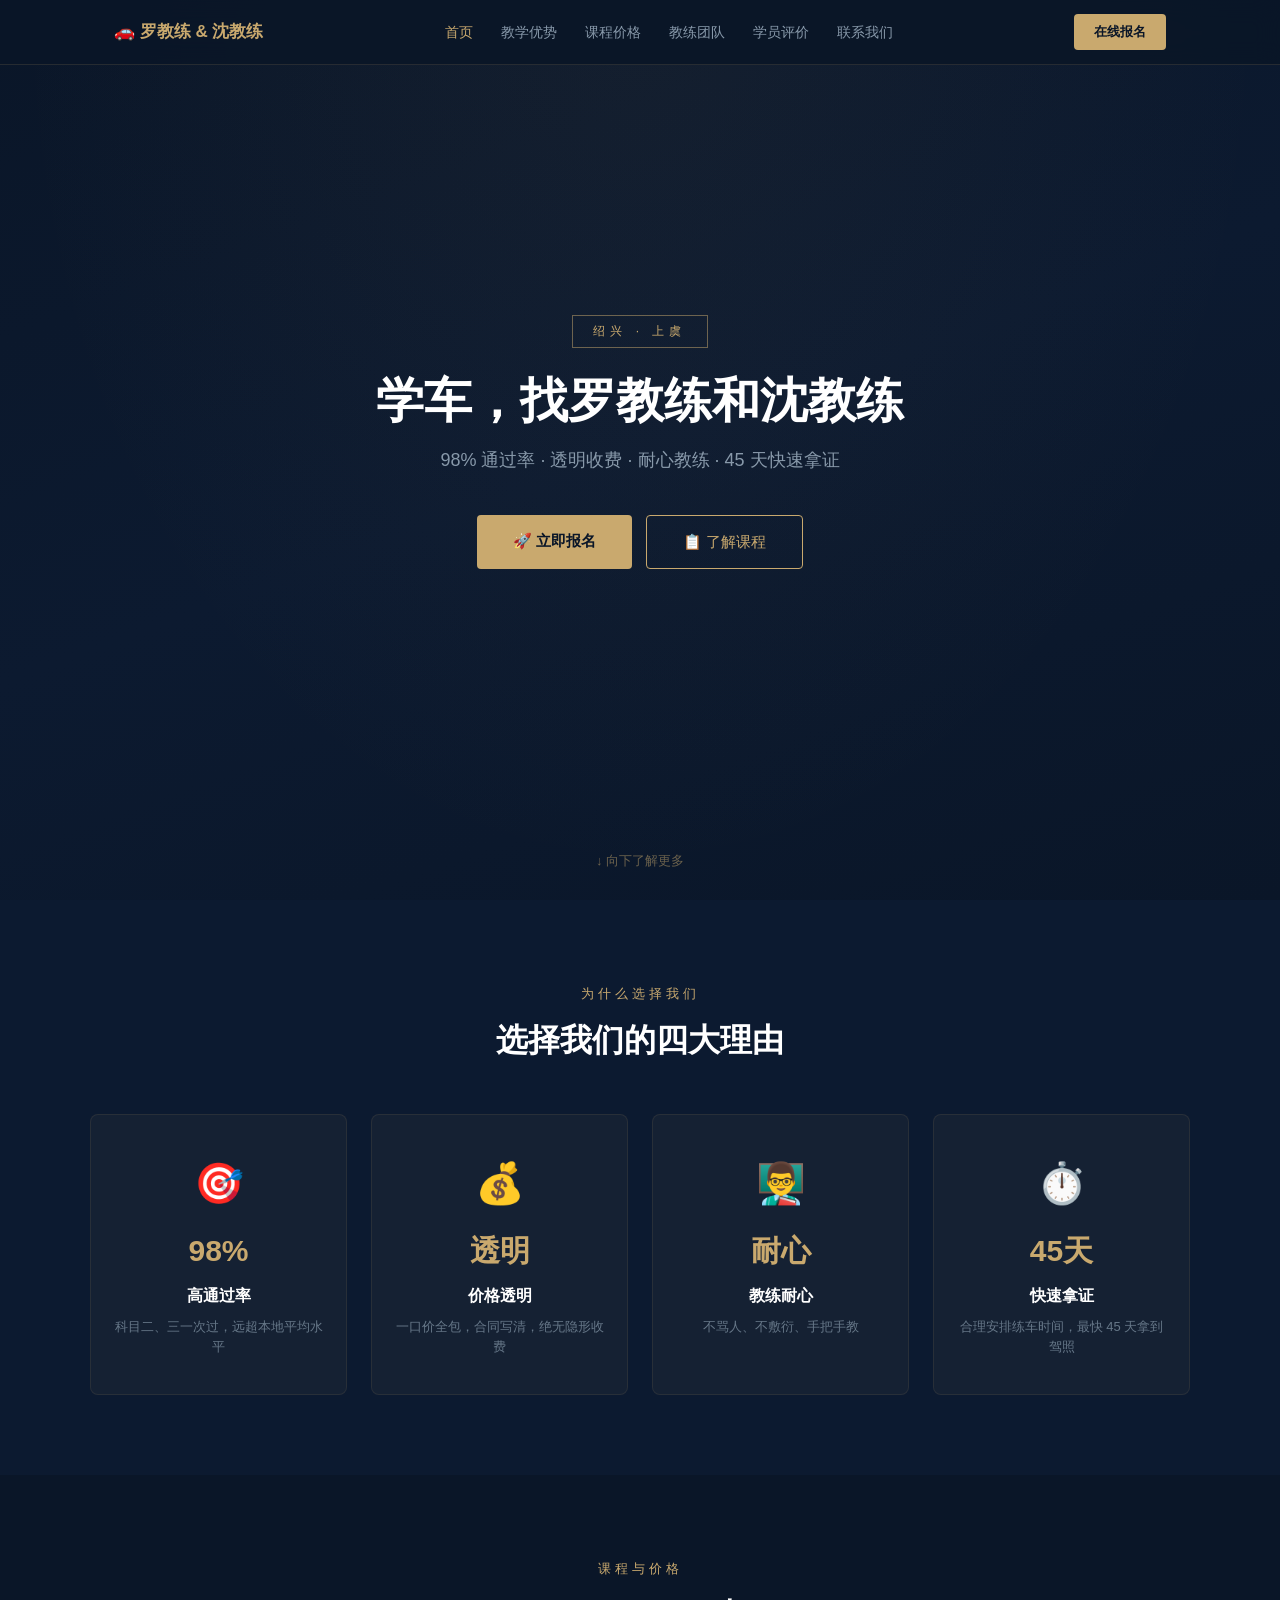
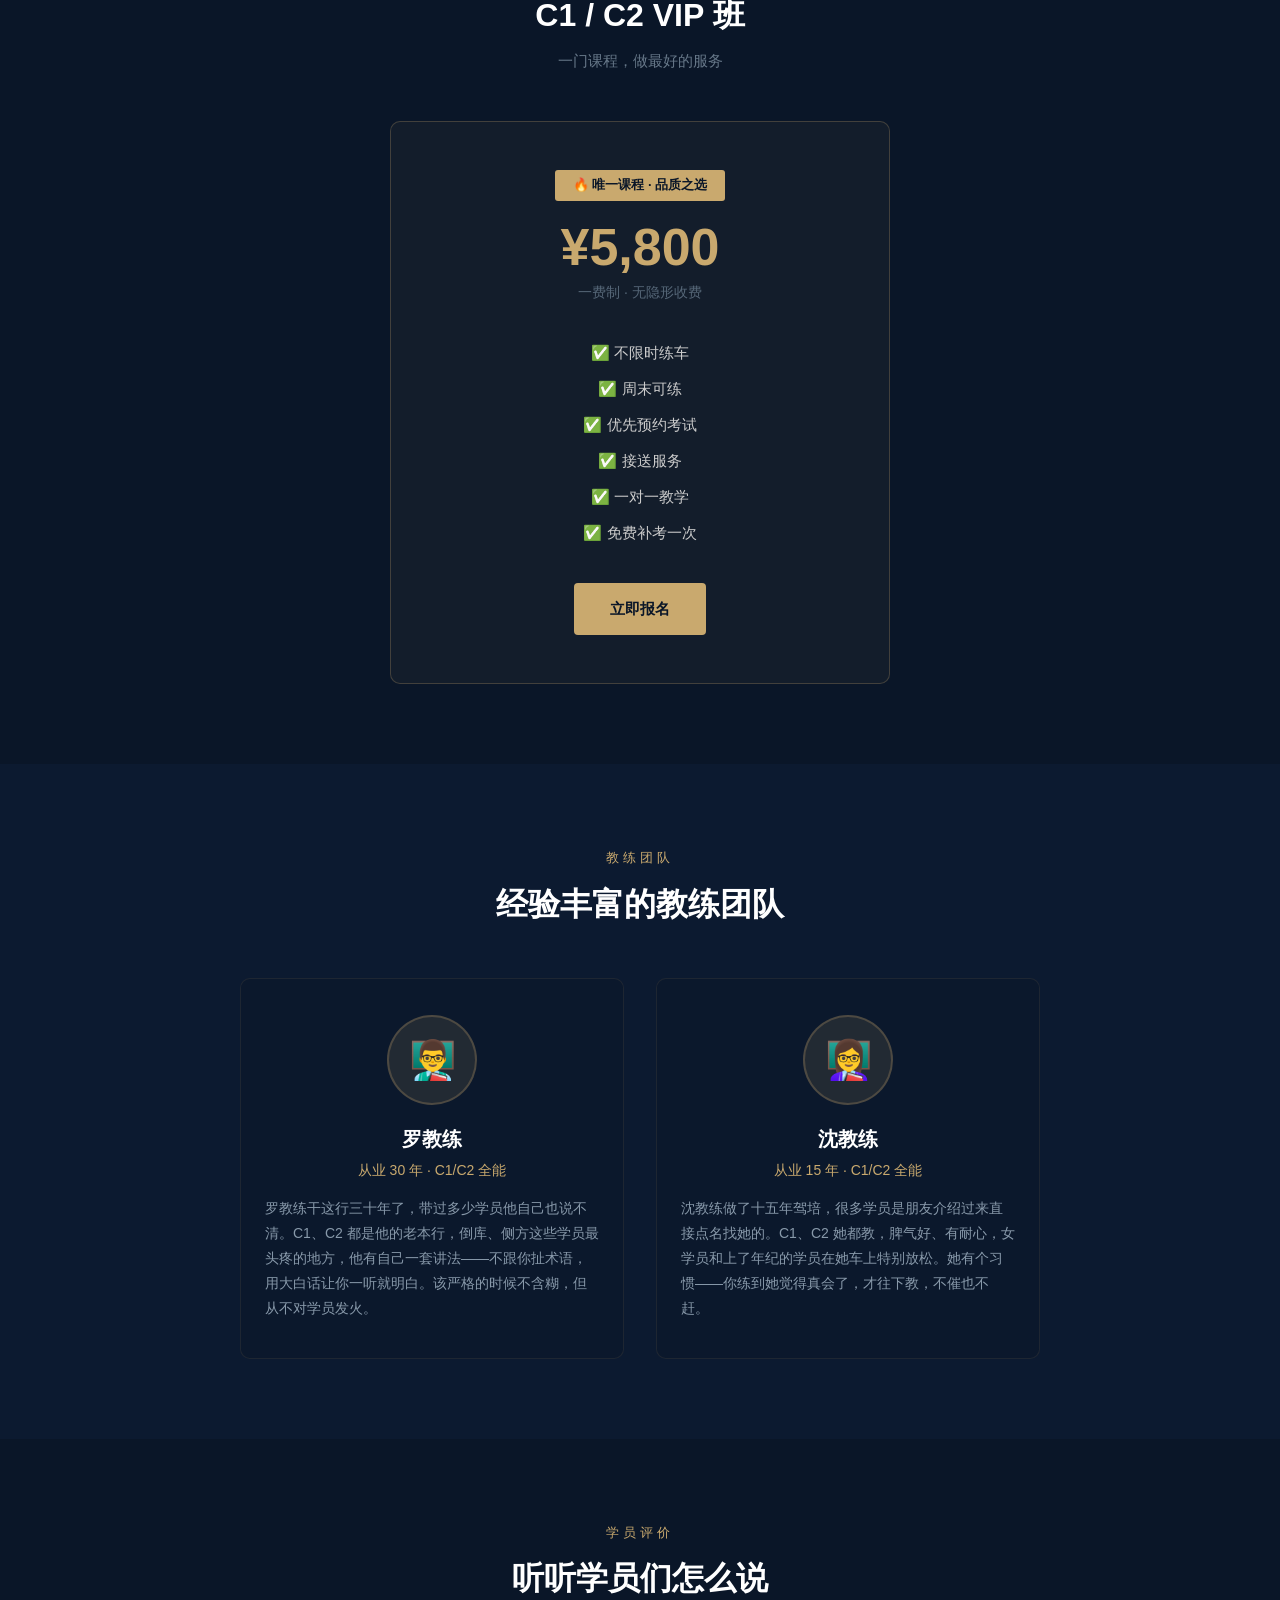
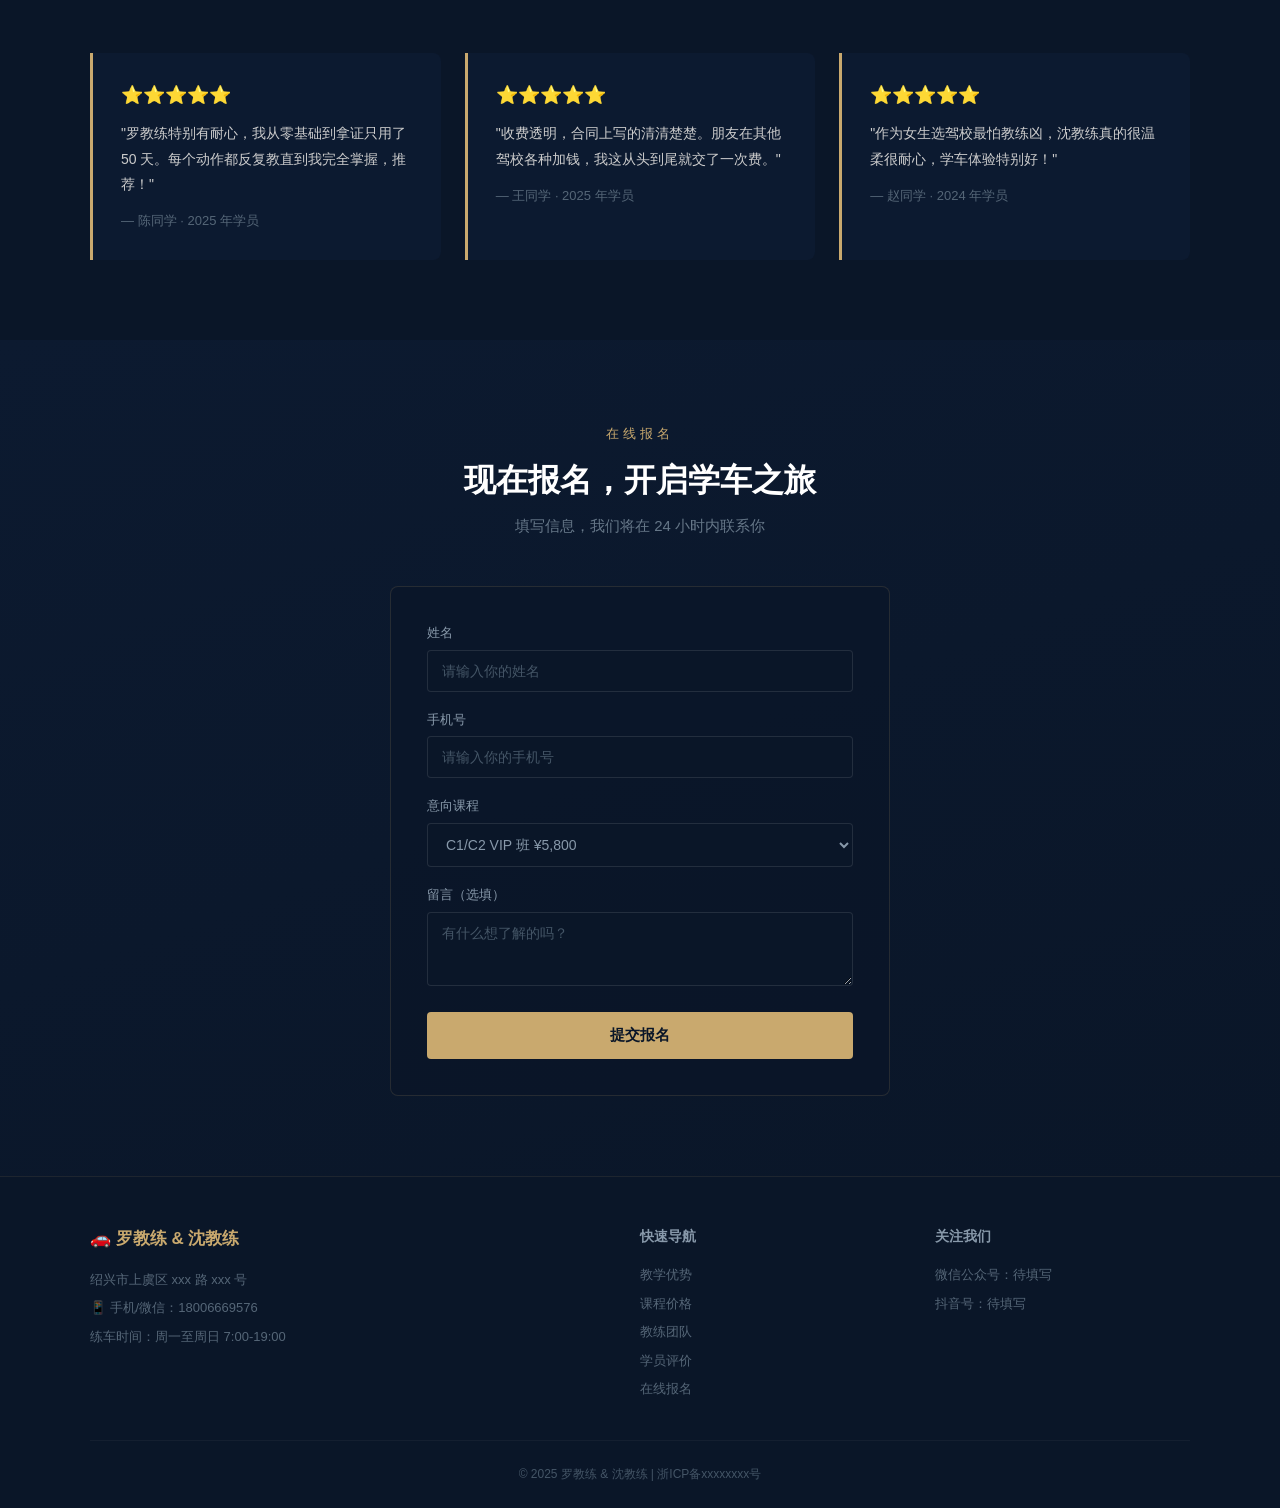
==== commit b412c174: "feat: add unified contact phone 18006669576" ====
--- a/index.html
+++ b/index.html
@@ -193,8 +193,7 @@
       <div class="footer-col">
         <h3>🚗 罗教练 & 沈教练</h3>
         <p>绍兴市上虞区 xxx 路 xxx 号</p>
-        <p>罗教练：待填写</p>
-        <p>沈教练：待填写</p>
+        <p>📱 手机/微信：18006669576</p>
         <p>练车时间：周一至周日 7:00-19:00</p>
       </div>
       <div class="footer-col">
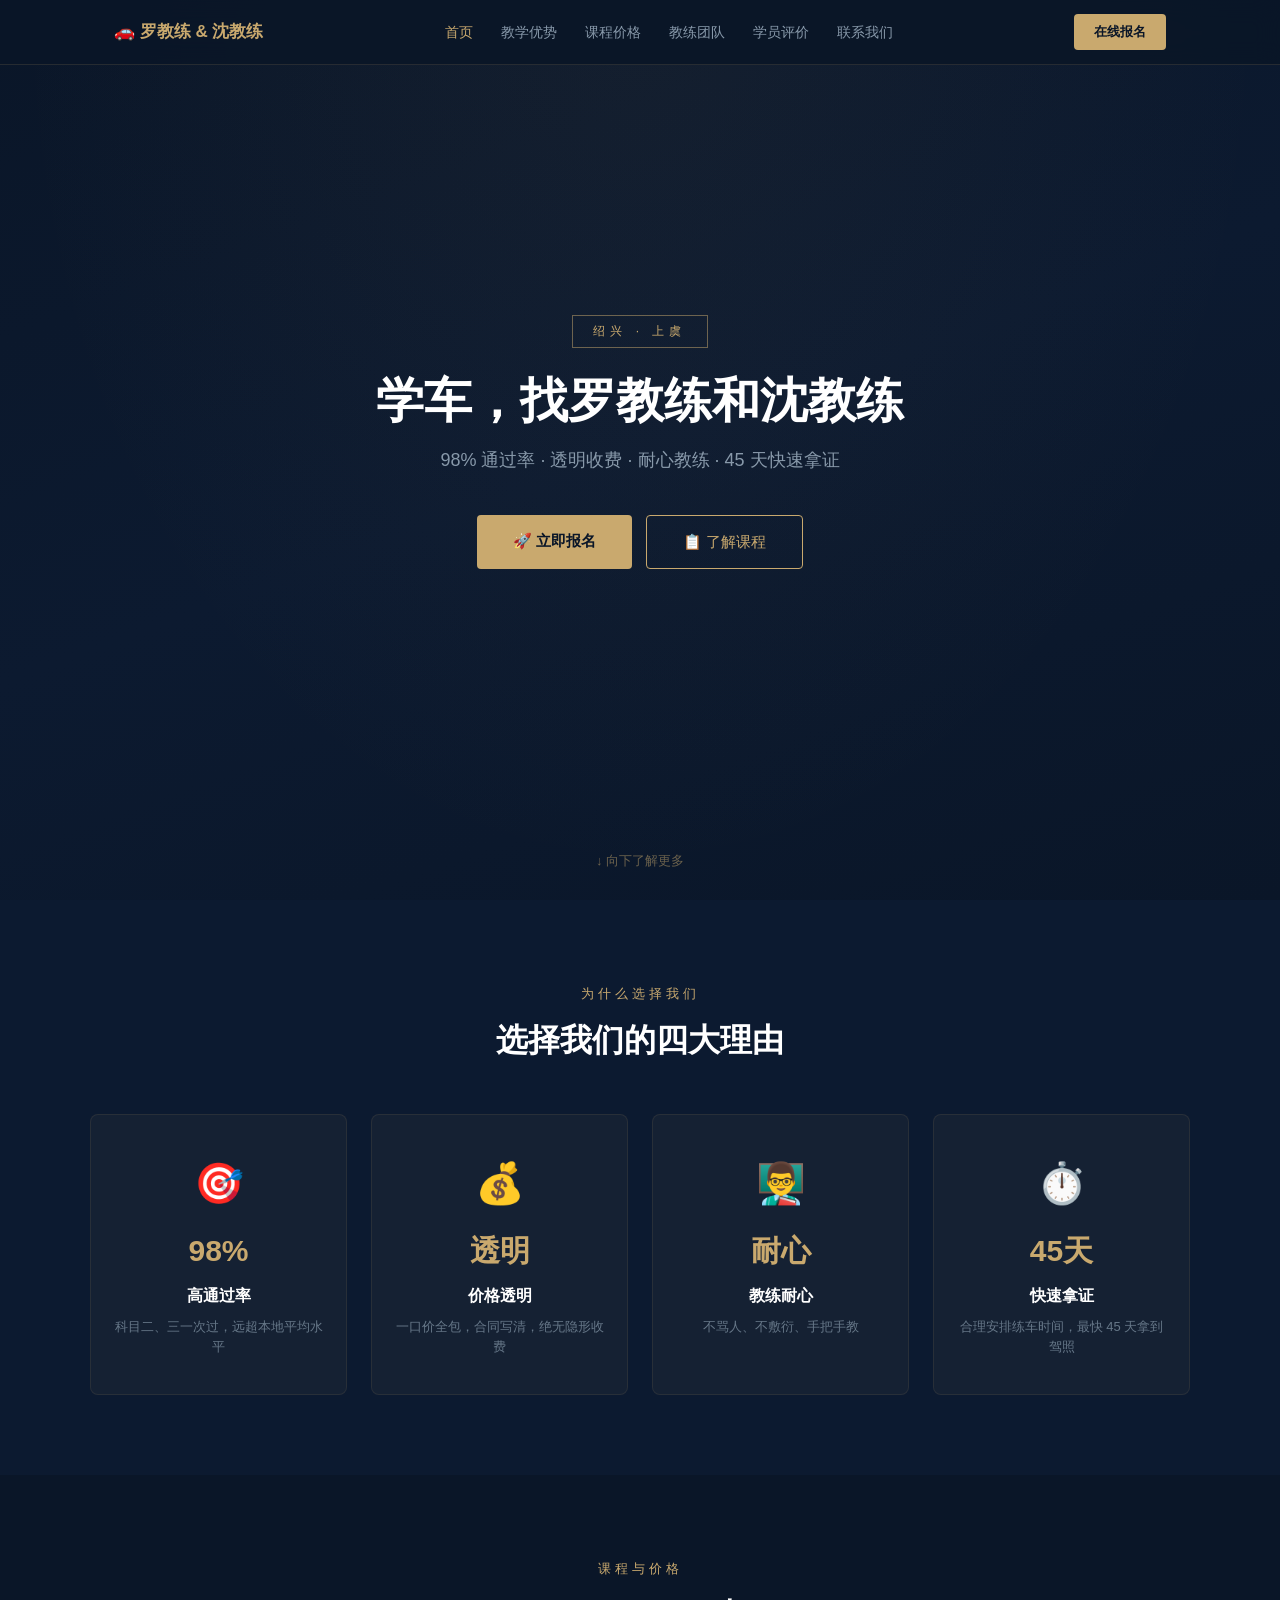
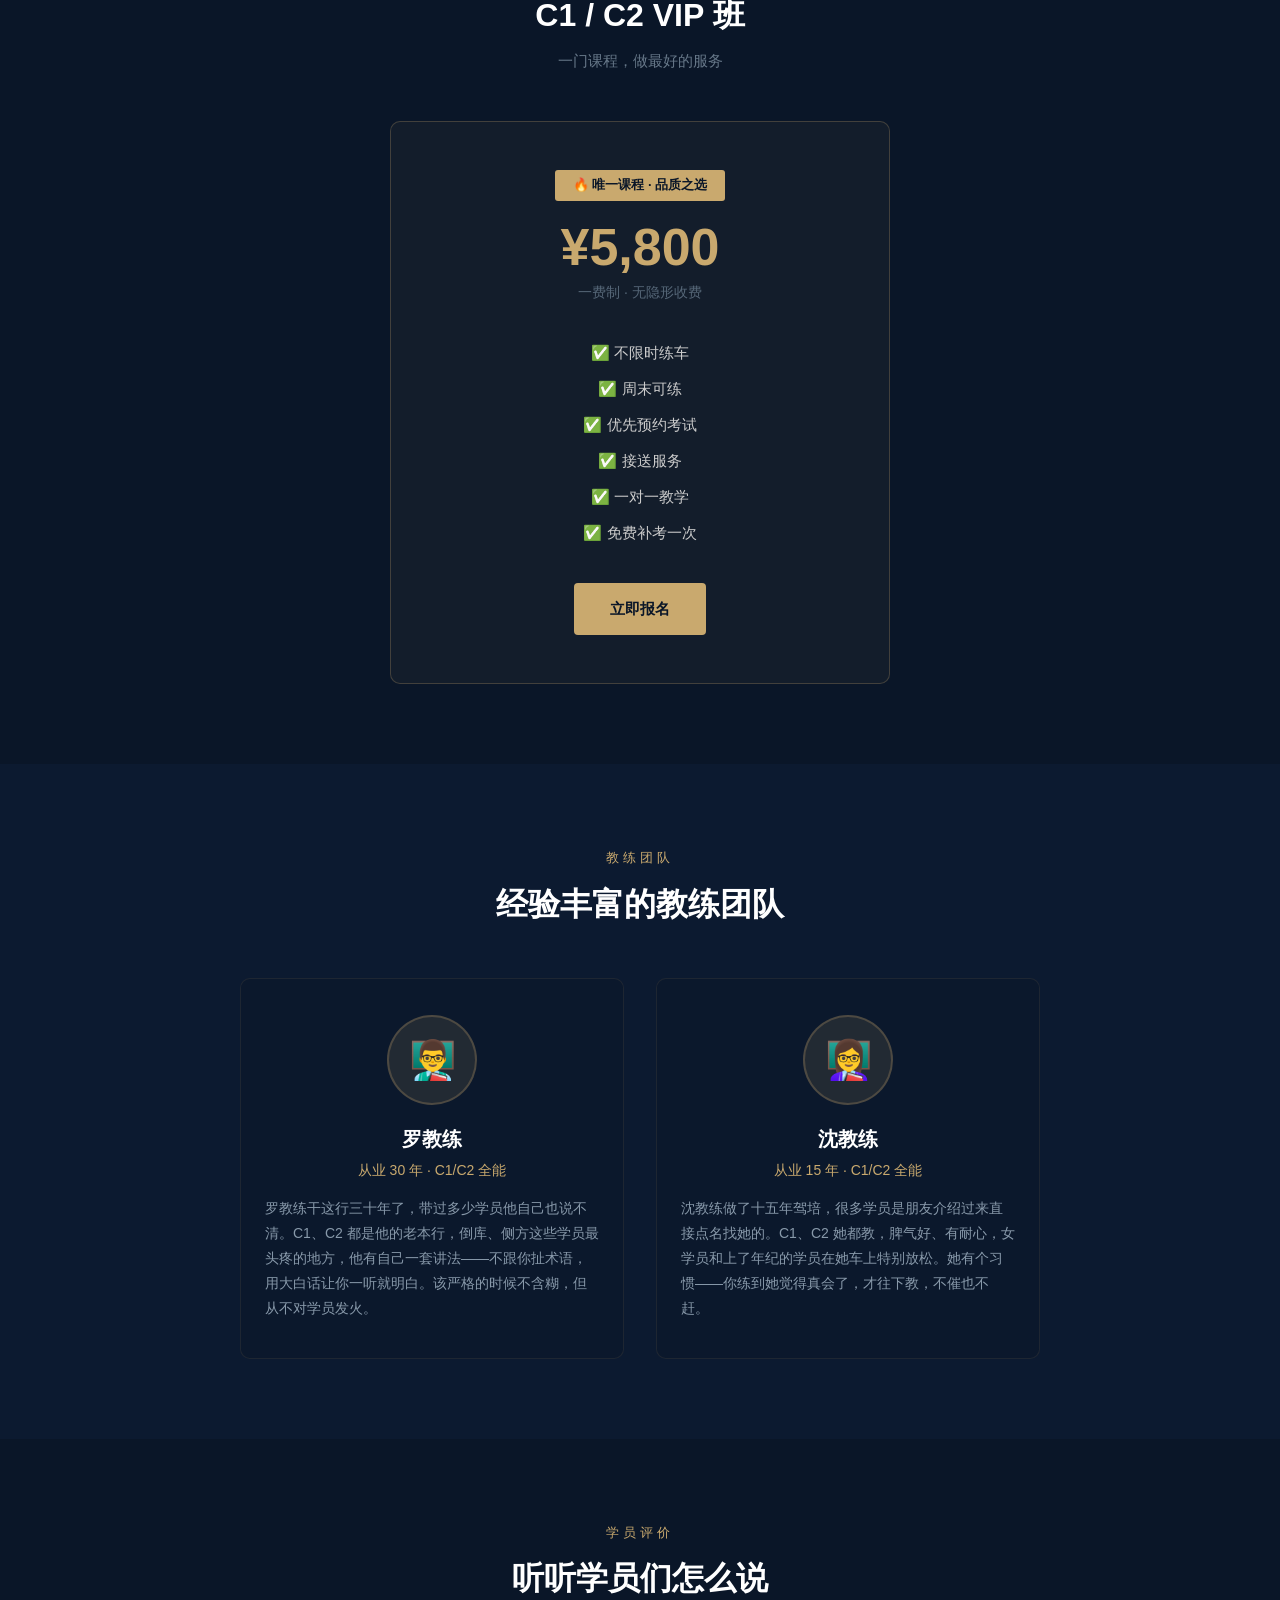
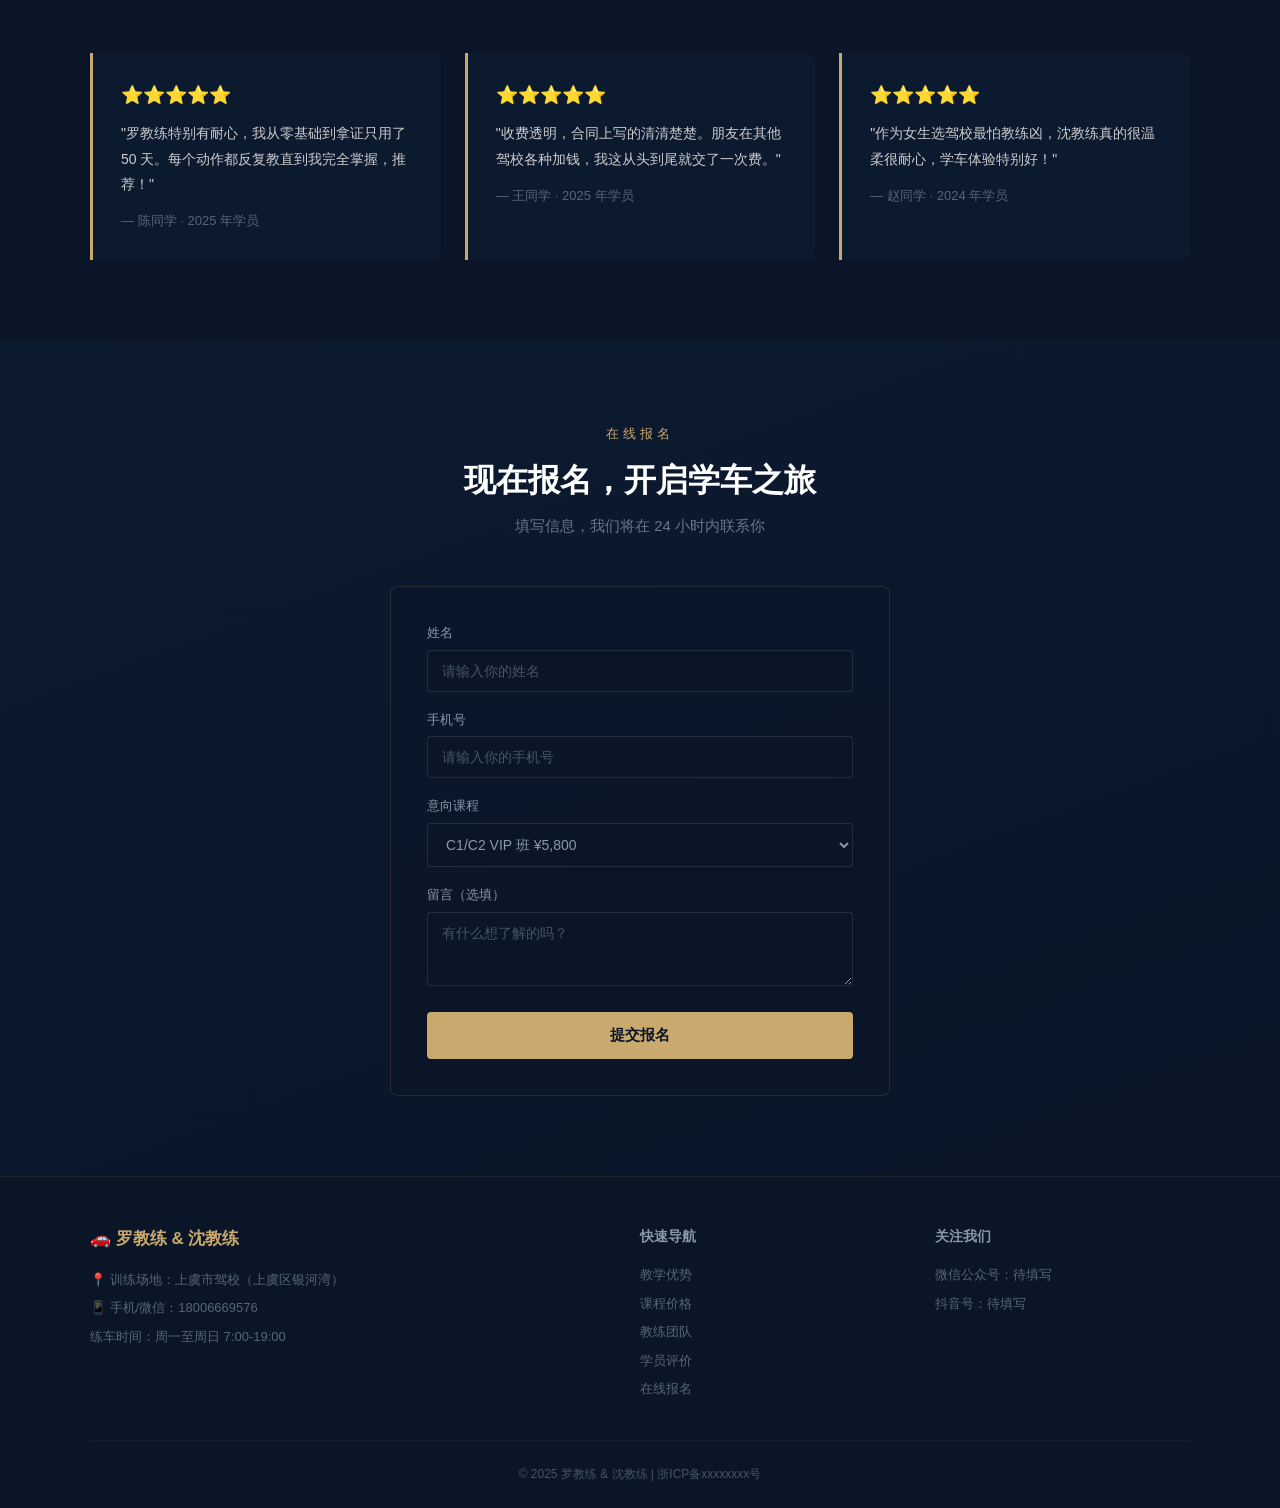
==== commit 30254692: "fix: update training location to 银河湾" ====
--- a/index.html
+++ b/index.html
@@ -192,7 +192,7 @@
     <div class="footer-grid">
       <div class="footer-col">
         <h3>🚗 罗教练 & 沈教练</h3>
-        <p>绍兴市上虞区 xxx 路 xxx 号</p>
+        <p>📍 训练场地：上虞市驾校（上虞区银河湾）</p>
         <p>📱 手机/微信：18006669576</p>
         <p>练车时间：周一至周日 7:00-19:00</p>
       </div>
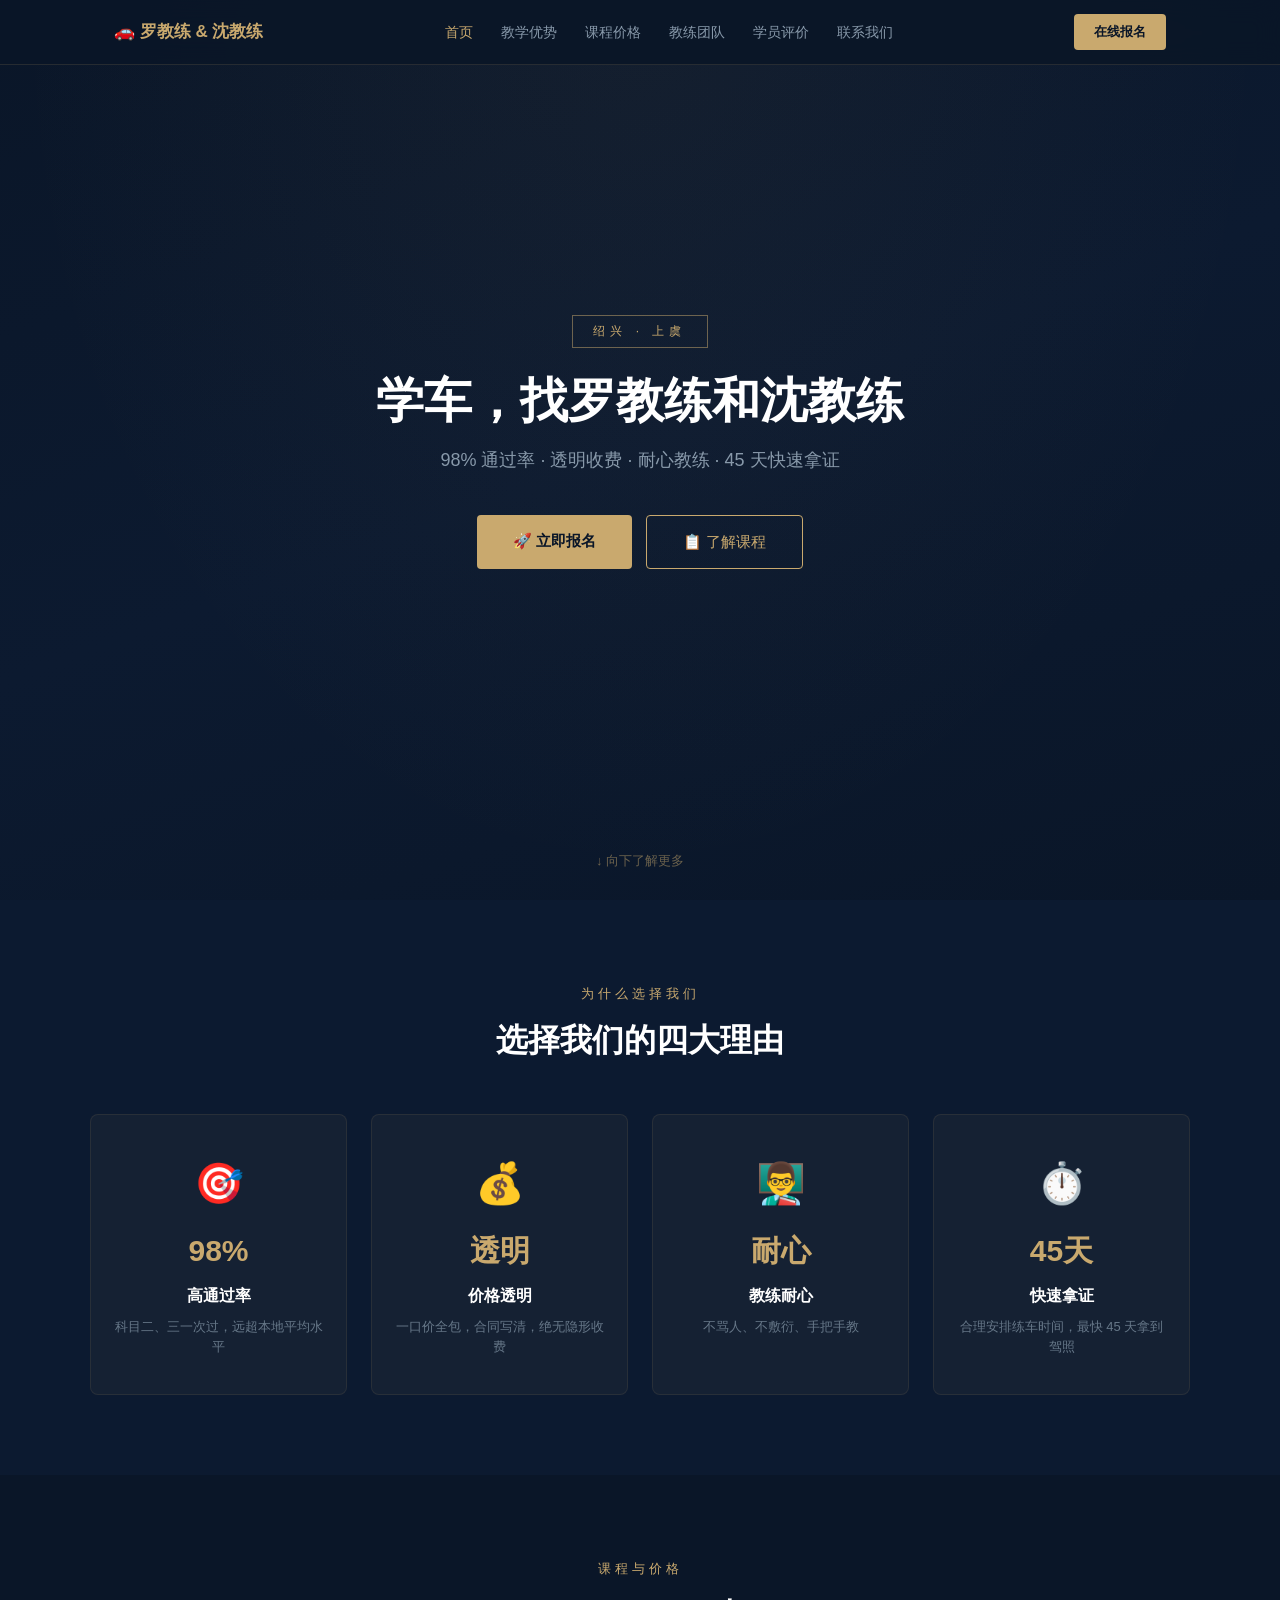
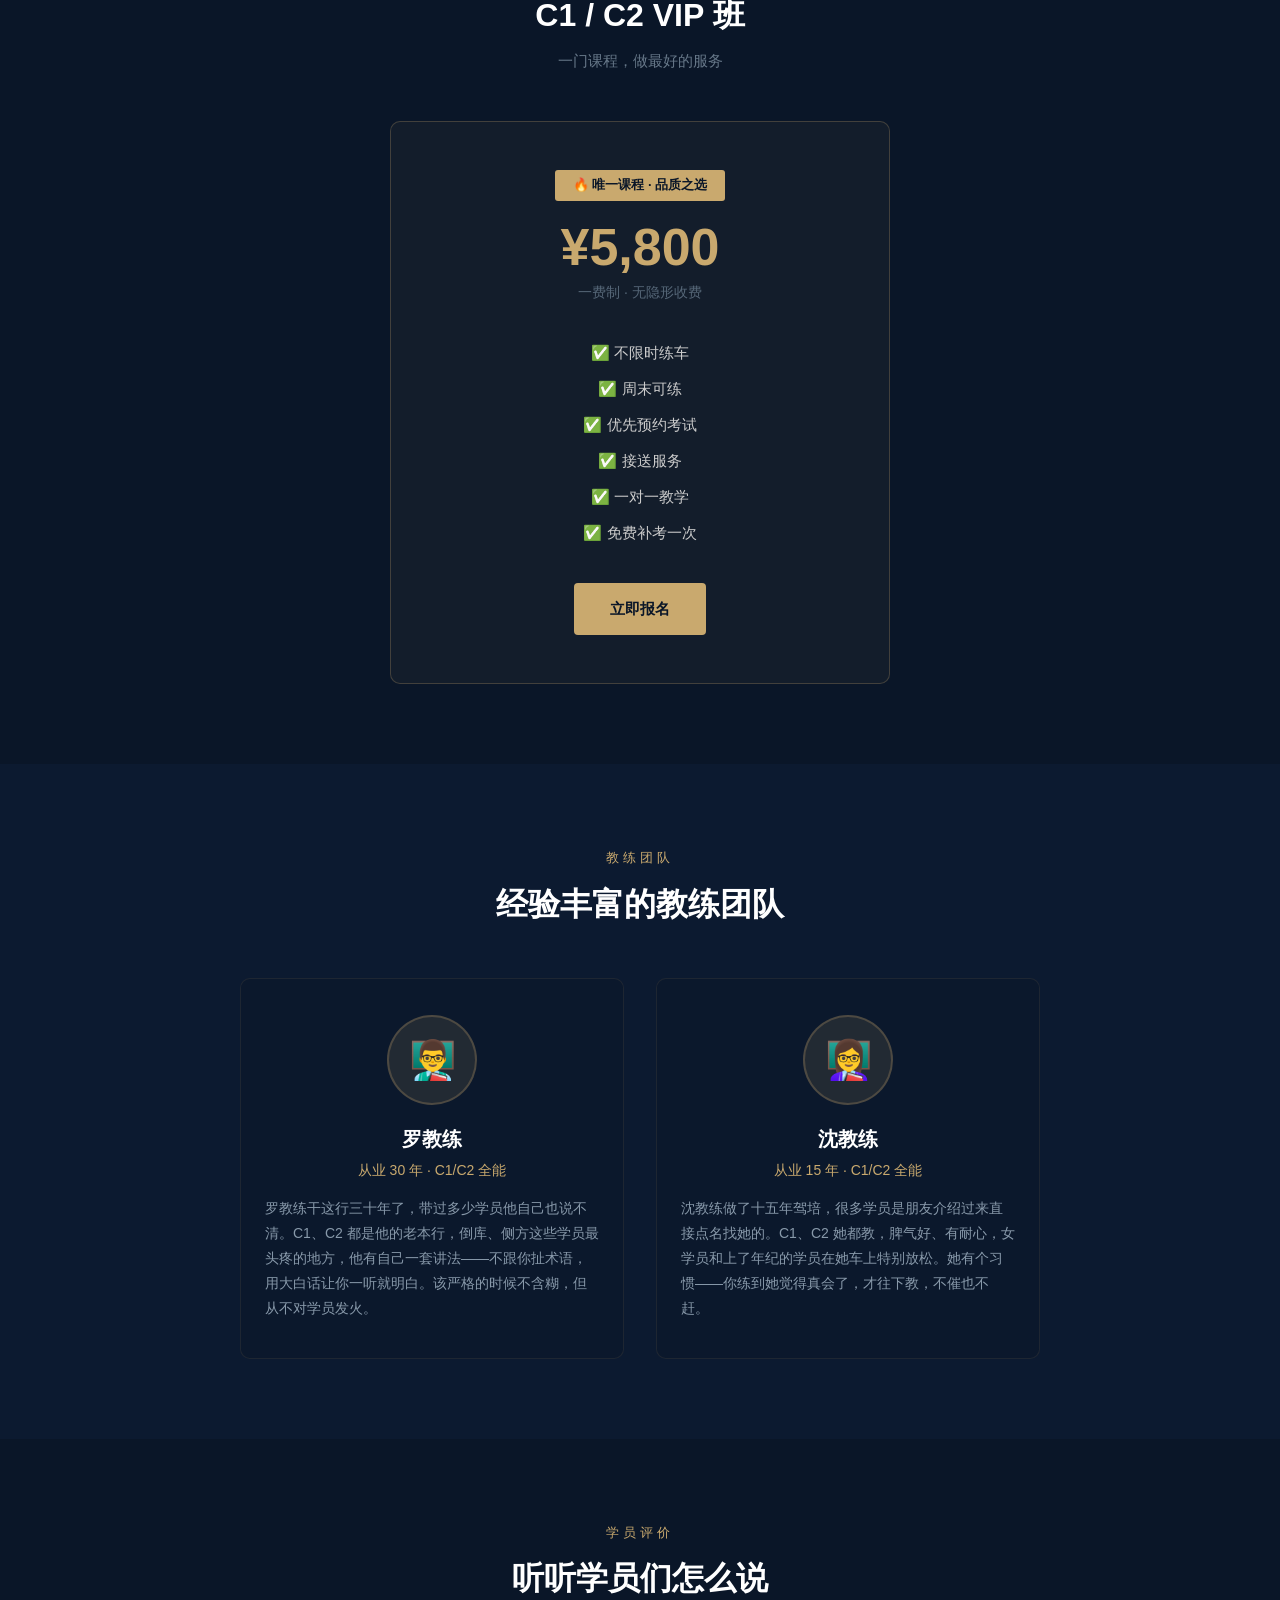
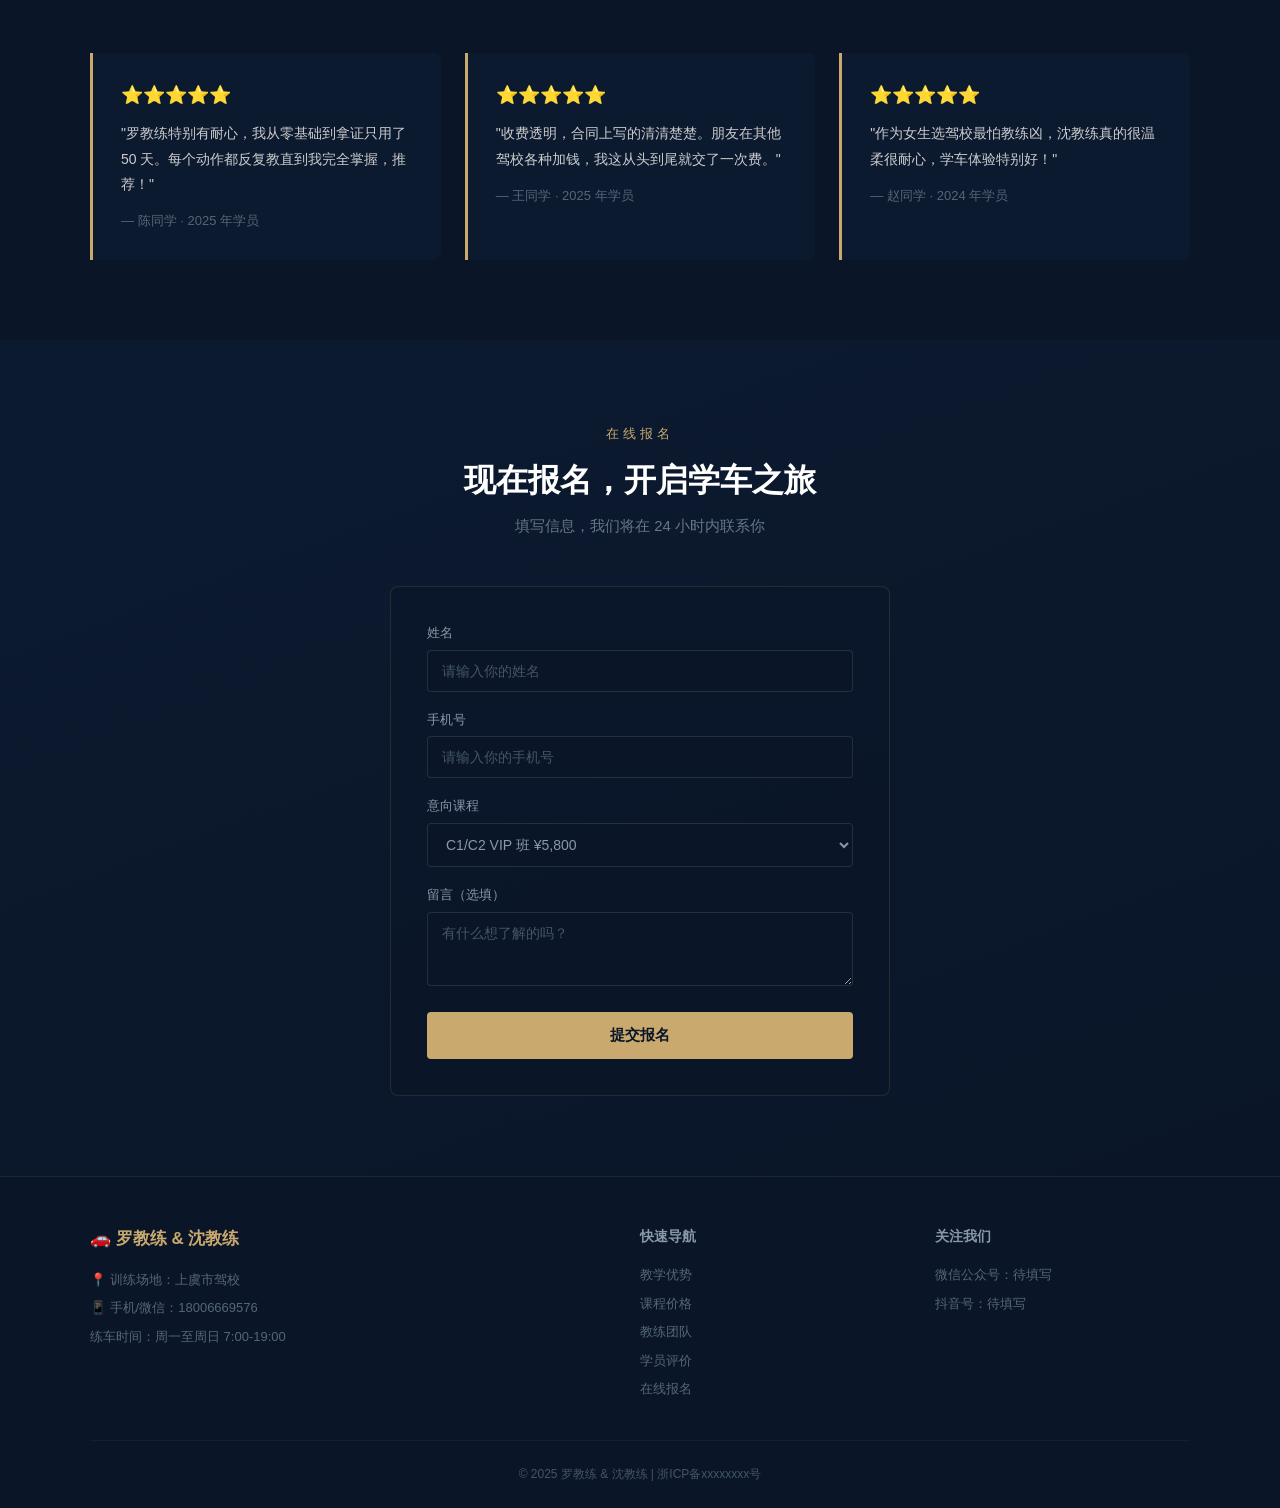
==== commit 37440229: "fix: simplify location to 上虞市驾校" ====
--- a/index.html
+++ b/index.html
@@ -192,7 +192,7 @@
     <div class="footer-grid">
       <div class="footer-col">
         <h3>🚗 罗教练 & 沈教练</h3>
-        <p>📍 训练场地：上虞市驾校（上虞区银河湾）</p>
+        <p>📍 训练场地：上虞市驾校</p>
         <p>📱 手机/微信：18006669576</p>
         <p>练车时间：周一至周日 7:00-19:00</p>
       </div>
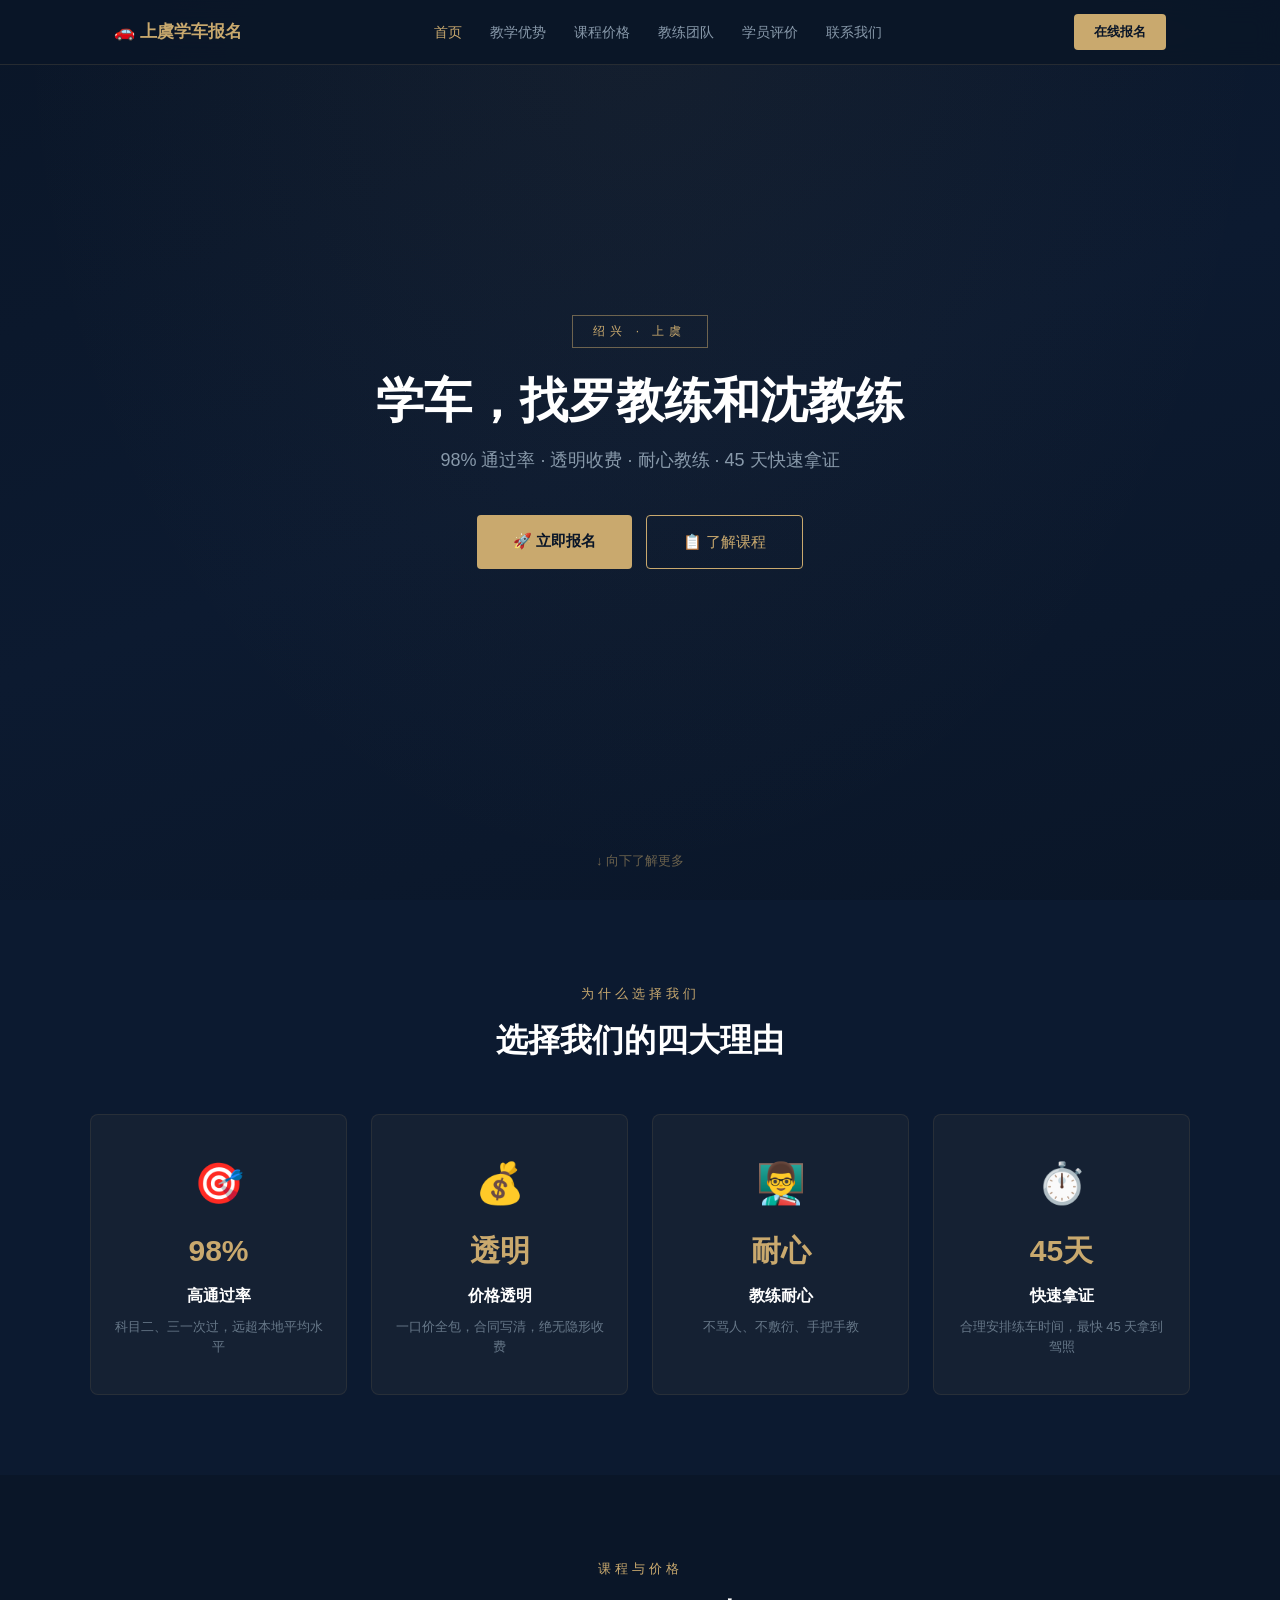
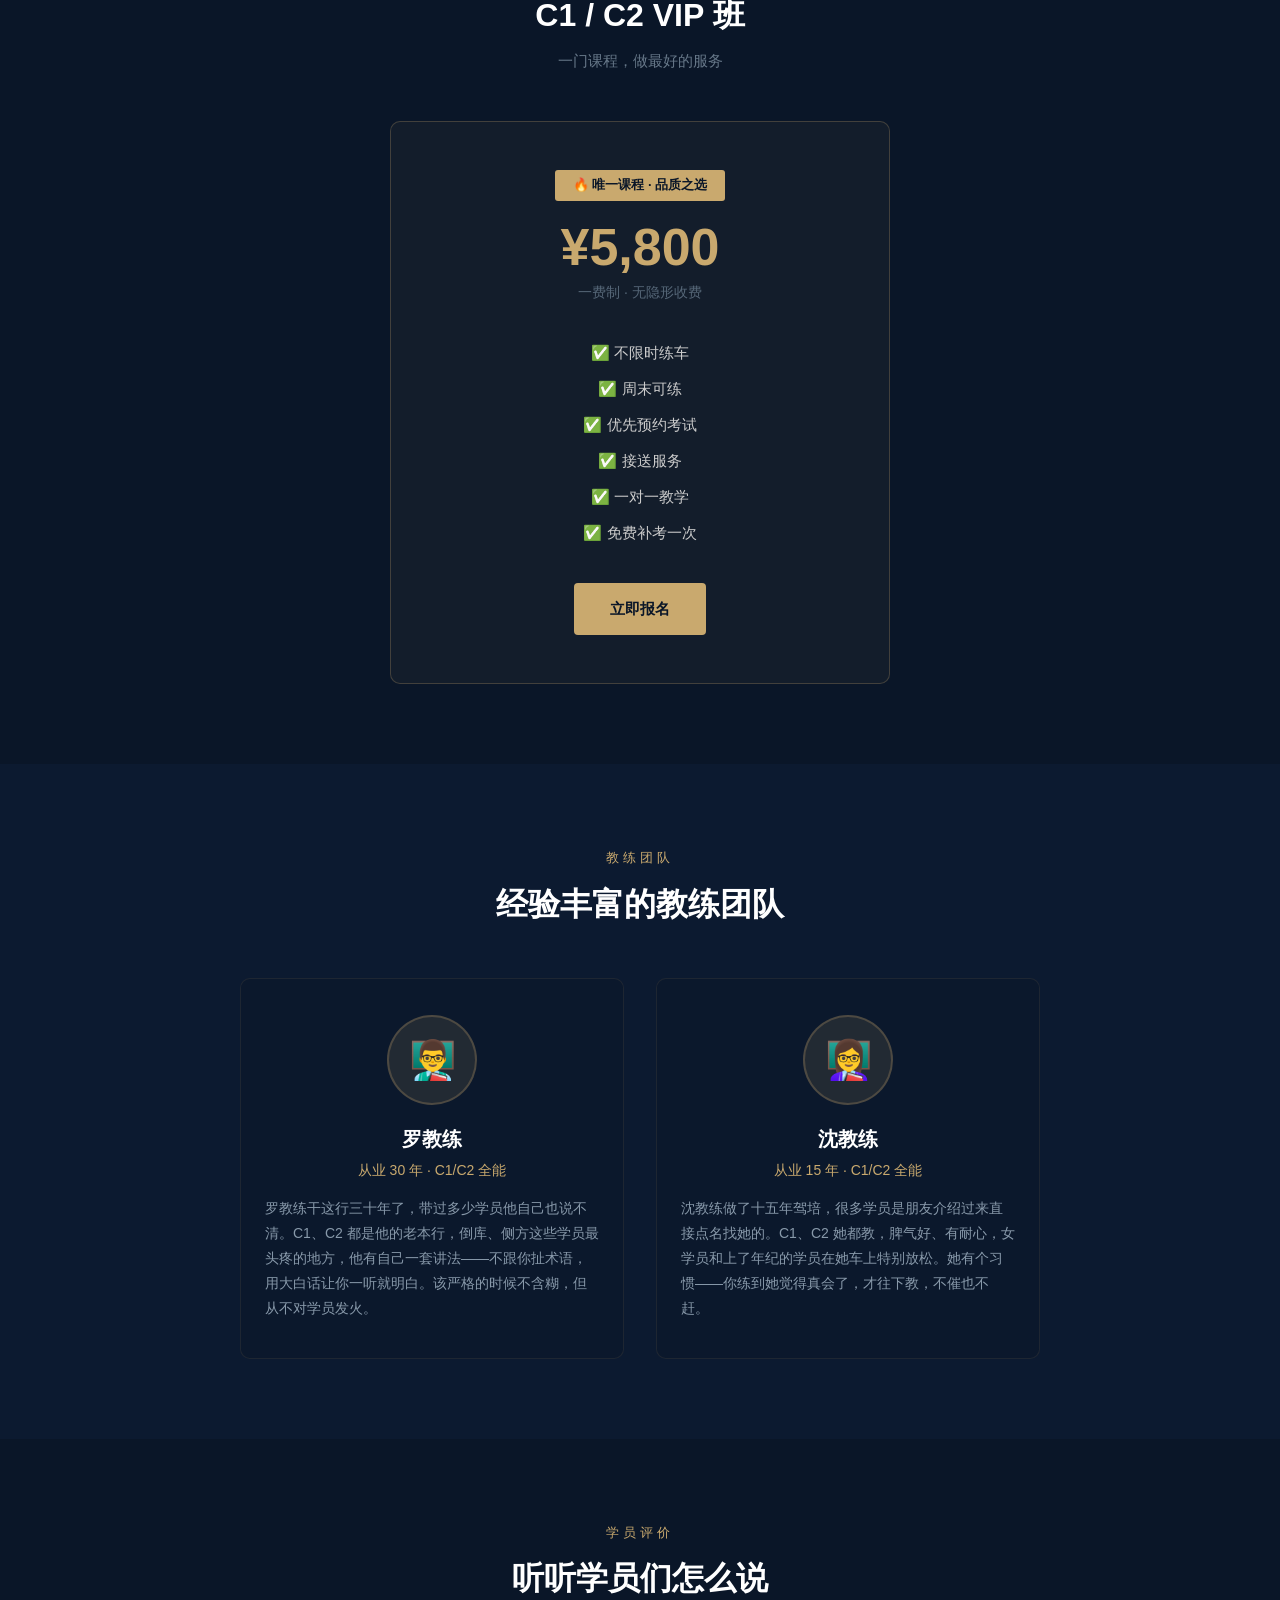
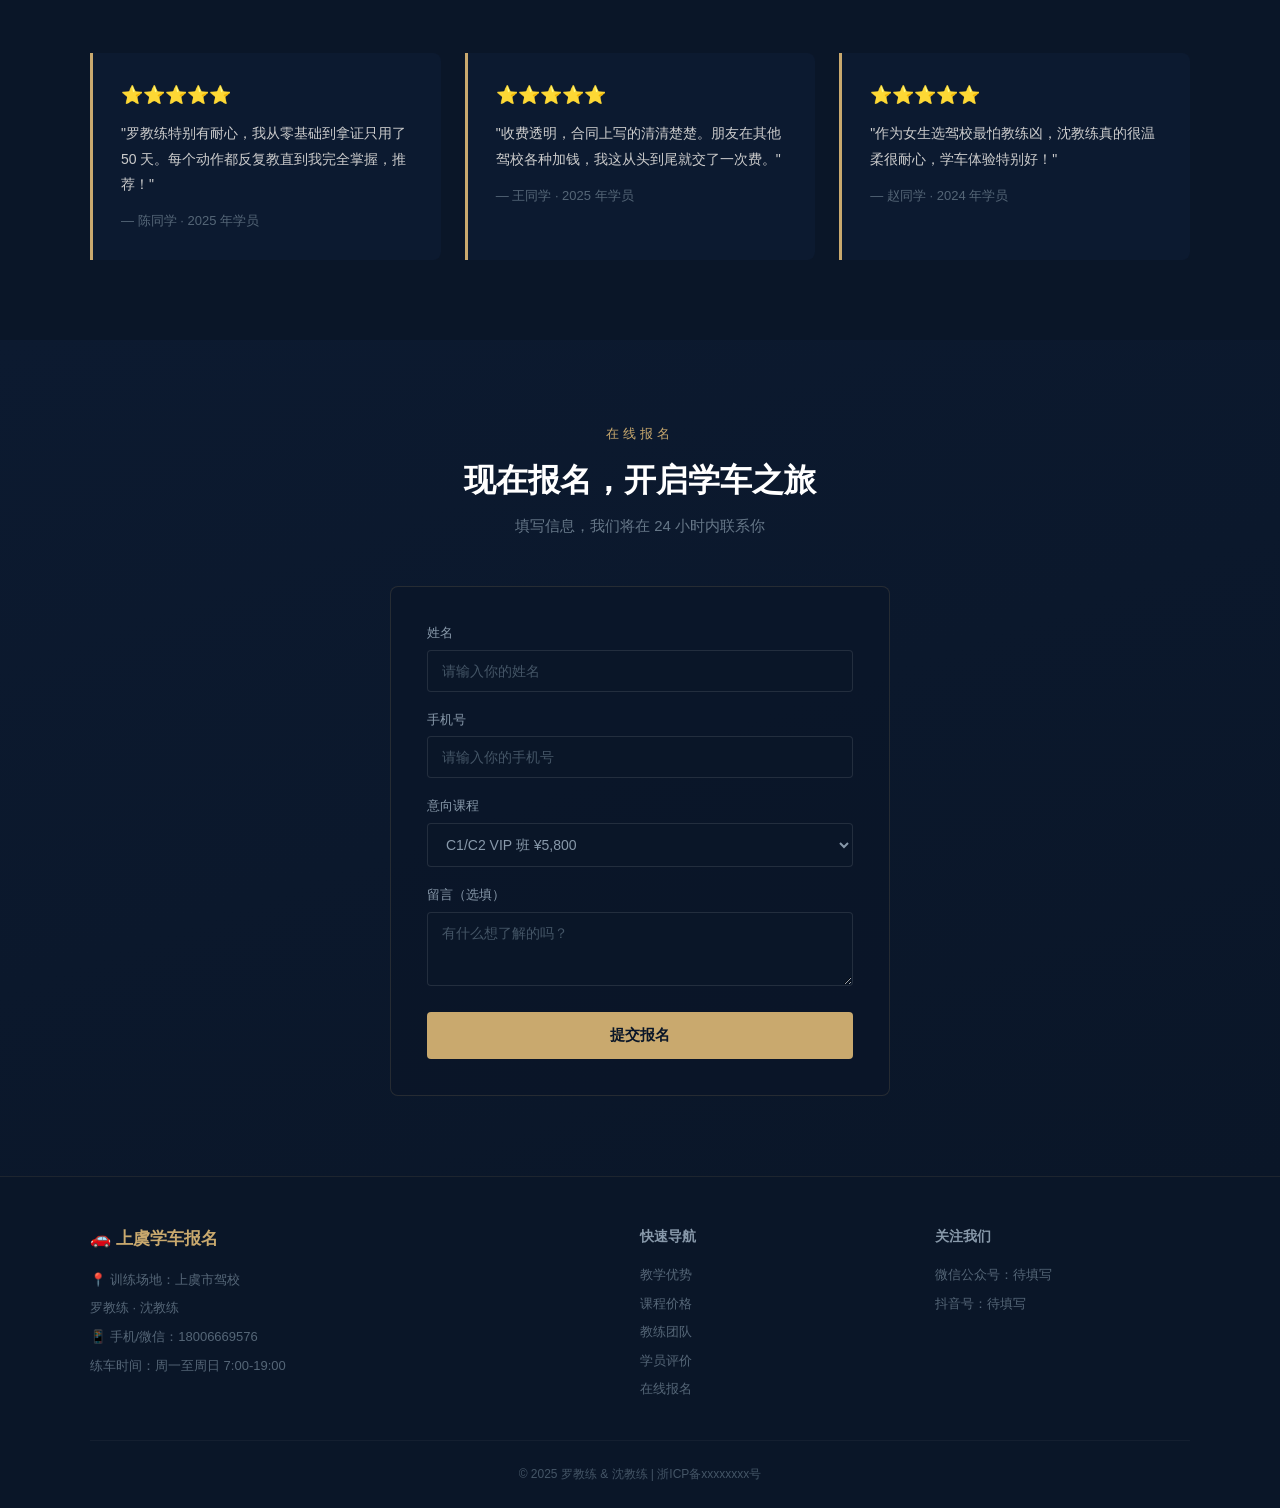
==== commit 245f5557: "refactor: rebrand to 上虞学车报名 with B style" ====
--- a/index.html
+++ b/index.html
@@ -3,8 +3,8 @@
 <head>
   <meta charset="UTF-8">
   <meta name="viewport" content="width=device-width, initial-scale=1.0">
-  <meta name="description" content="罗教练 & 沈教练 — 绍兴上虞资深驾考教练，30年+15年教学经验，98%通过率，C1/C2 VIP班，一对一耐心教学。">
-  <title>罗教练 & 沈教练 | 绍兴上虞学车</title>
+  <meta name="description" content="上虞学车报名 — 罗教练 & 沈教练，绍兴上虞资深驾考教练，30年+15年教学经验，98%通过率，C1/C2 VIP班。">
+  <title>上虞学车报名 | 罗教练 · 沈教练</title>
   <link rel="stylesheet" href="css/style.css">
 </head>
 <body>
@@ -12,7 +12,7 @@
   <!-- ===== 1. 导航栏 ===== -->
   <nav id="navbar">
     <div class="nav-container">
-      <a href="#hero" class="nav-logo">🚗 罗教练 & 沈教练</a>
+      <a href="#hero" class="nav-logo">🚗 上虞学车报名</a>
       <ul class="nav-links">
         <li><a href="#hero" class="active">首页</a></li>
         <li><a href="#advantages">教学优势</a></li>
@@ -191,8 +191,9 @@
   <footer id="contact">
     <div class="footer-grid">
       <div class="footer-col">
-        <h3>🚗 罗教练 & 沈教练</h3>
+        <h3>🚗 上虞学车报名</h3>
         <p>📍 训练场地：上虞市驾校</p>
+        <p>罗教练 · 沈教练</p>
         <p>📱 手机/微信：18006669576</p>
         <p>练车时间：周一至周日 7:00-19:00</p>
       </div>
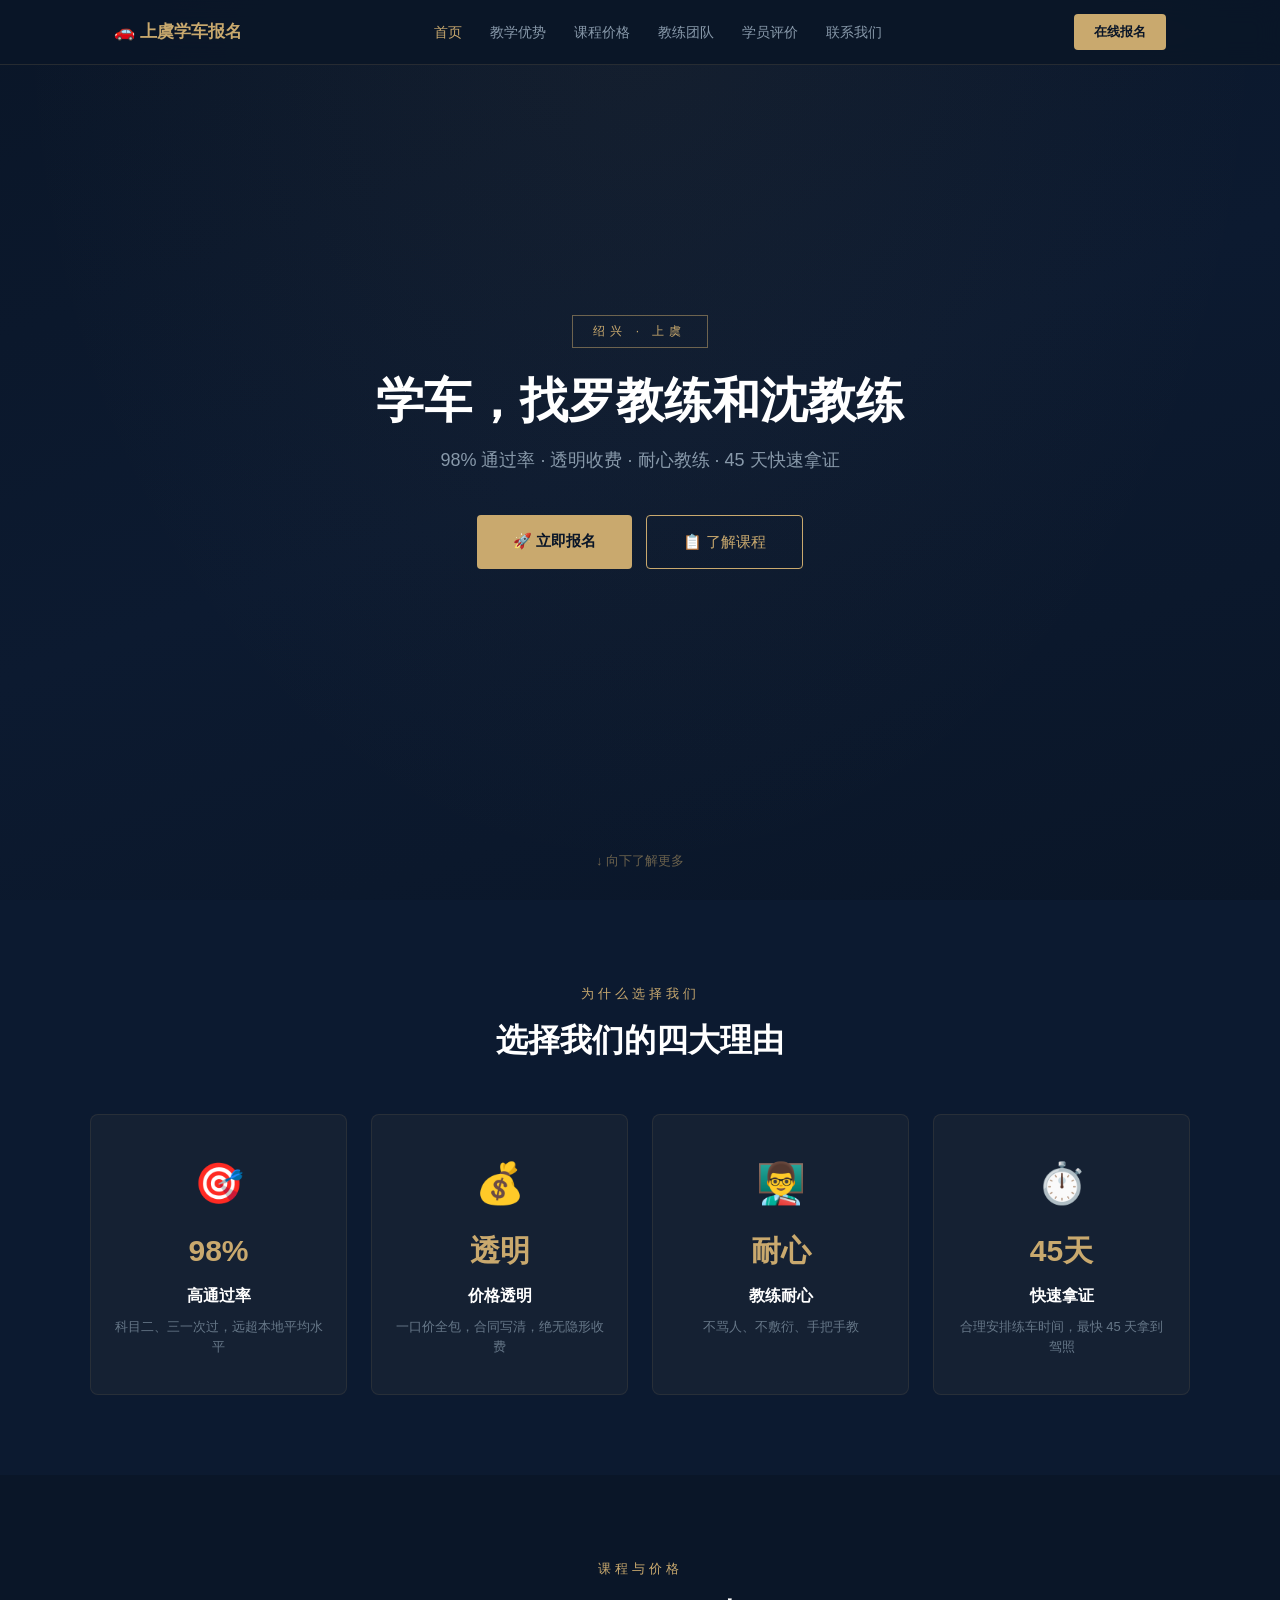
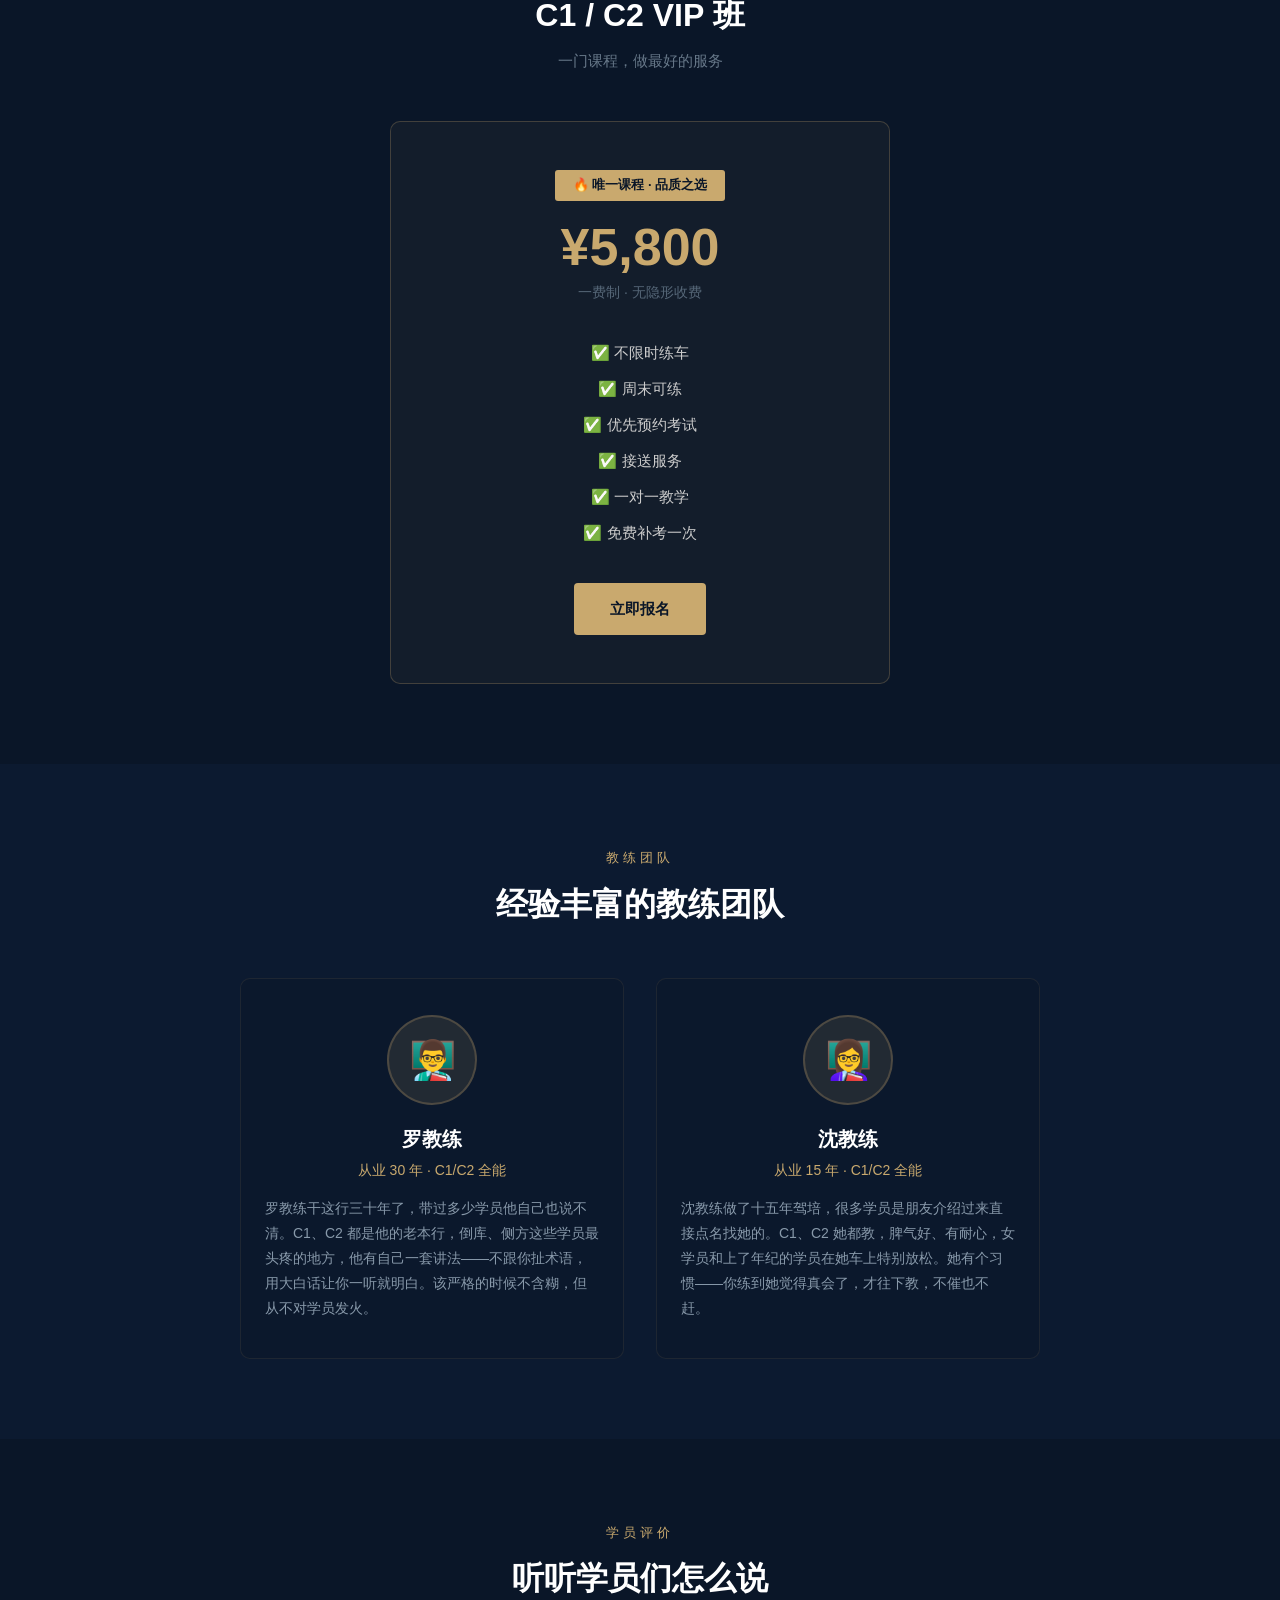
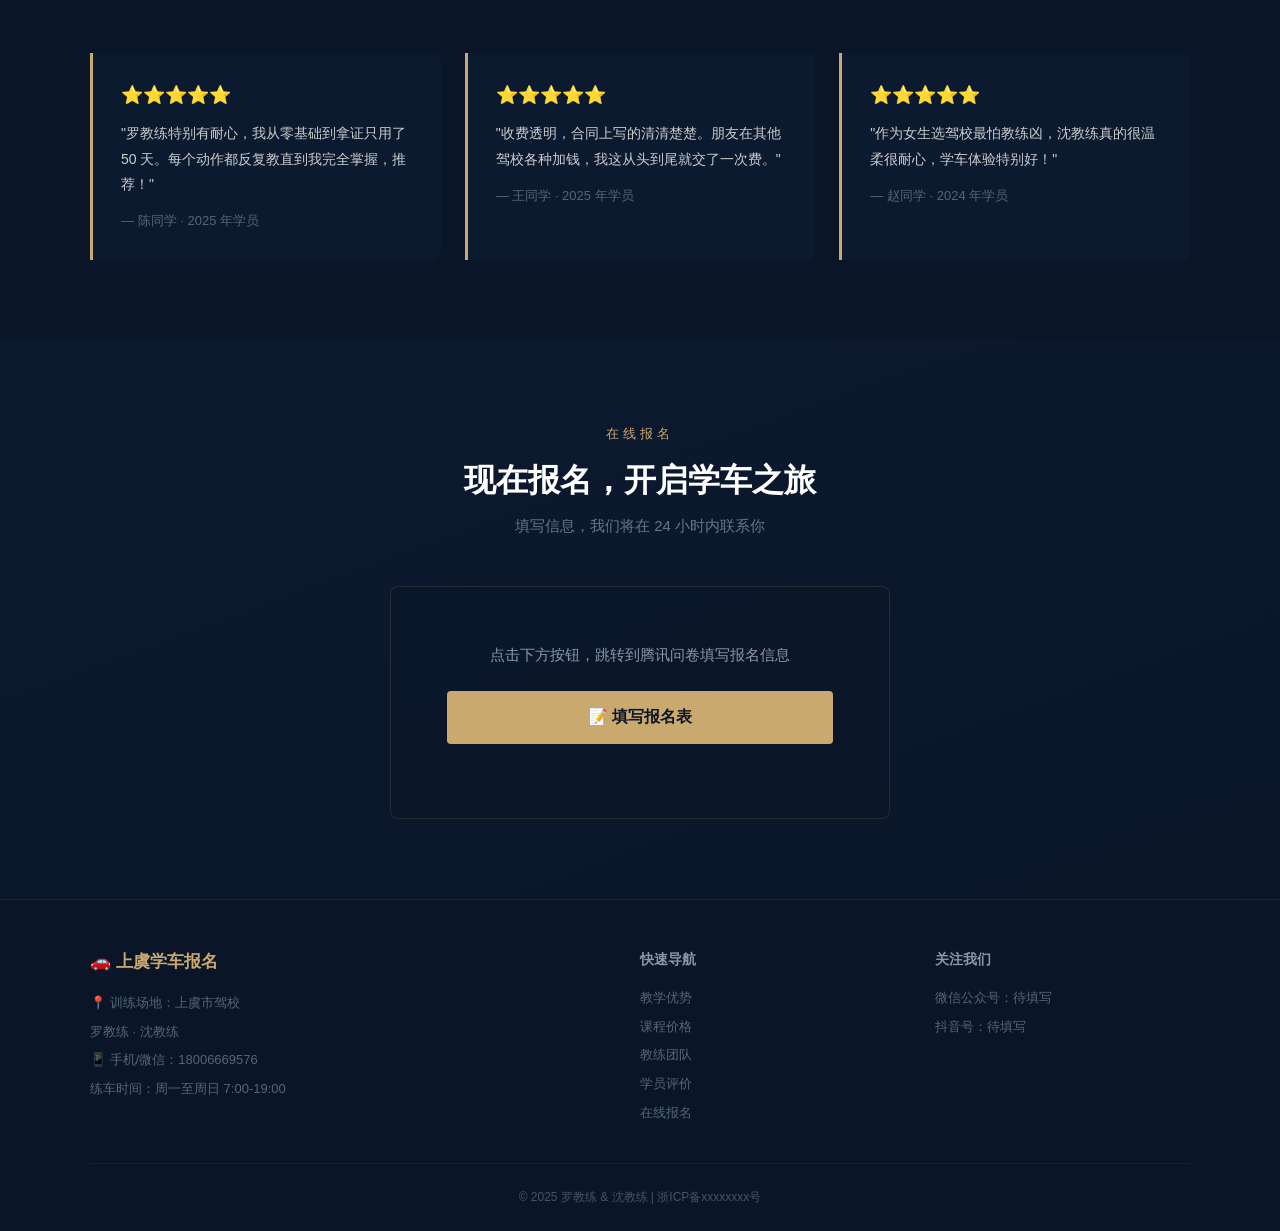
==== commit 3f3e2536: "feat: integrate Tencent Questionnaire for registration" ====
--- a/index.html
+++ b/index.html
@@ -159,26 +159,12 @@
       <h2>现在报名，开启学车之旅</h2>
       <p class="section-subtitle">填写信息，我们将在 24 小时内联系你</p>
     </div>
-    <form id="reg-form" class="reg-form">
-      <div class="form-group">
-        <label for="name">姓名</label>
-        <input type="text" id="name" name="name" placeholder="请输入你的姓名" required>
-      </div>
-      <div class="form-group">
-        <label for="phone">手机号</label>
-        <input type="tel" id="phone" name="phone" placeholder="请输入你的手机号" required>
-      </div>
-      <div class="form-group">
-        <label for="course-select">意向课程</label>
-        <select id="course-select" name="course">
-          <option>C1/C2 VIP 班 ¥5,800</option>
-        </select>
-      </div>
-      <div class="form-group">
-        <label for="message">留言（选填）</label>
-        <textarea id="message" name="message" placeholder="有什么想了解的吗？" rows="3"></textarea>
-      </div>
-      <button type="submit" class="btn-primary btn-block">提交报名</button>
+    <form id="reg-form" class="reg-form" action="https://wj.qq.com/s2/27115778/acbf/" method="get" target="_blank">
+      <input type="hidden" name="answer" value="">
+      <div class="form-group" style="text-align: center; padding: 20px;">
+        <p style="color: var(--text-secondary); font-size: 15px; margin-bottom: 24px;">点击下方按钮，跳转到腾讯问卷填写报名信息</p>
+        <button type="submit" class="btn-primary btn-block" style="font-size: 16px; padding: 16px 40px;">📝 填写报名表</button>
+      </div>
     </form>
     <div id="form-success" class="form-success" style="display:none">
       <div class="success-icon">✅</div>
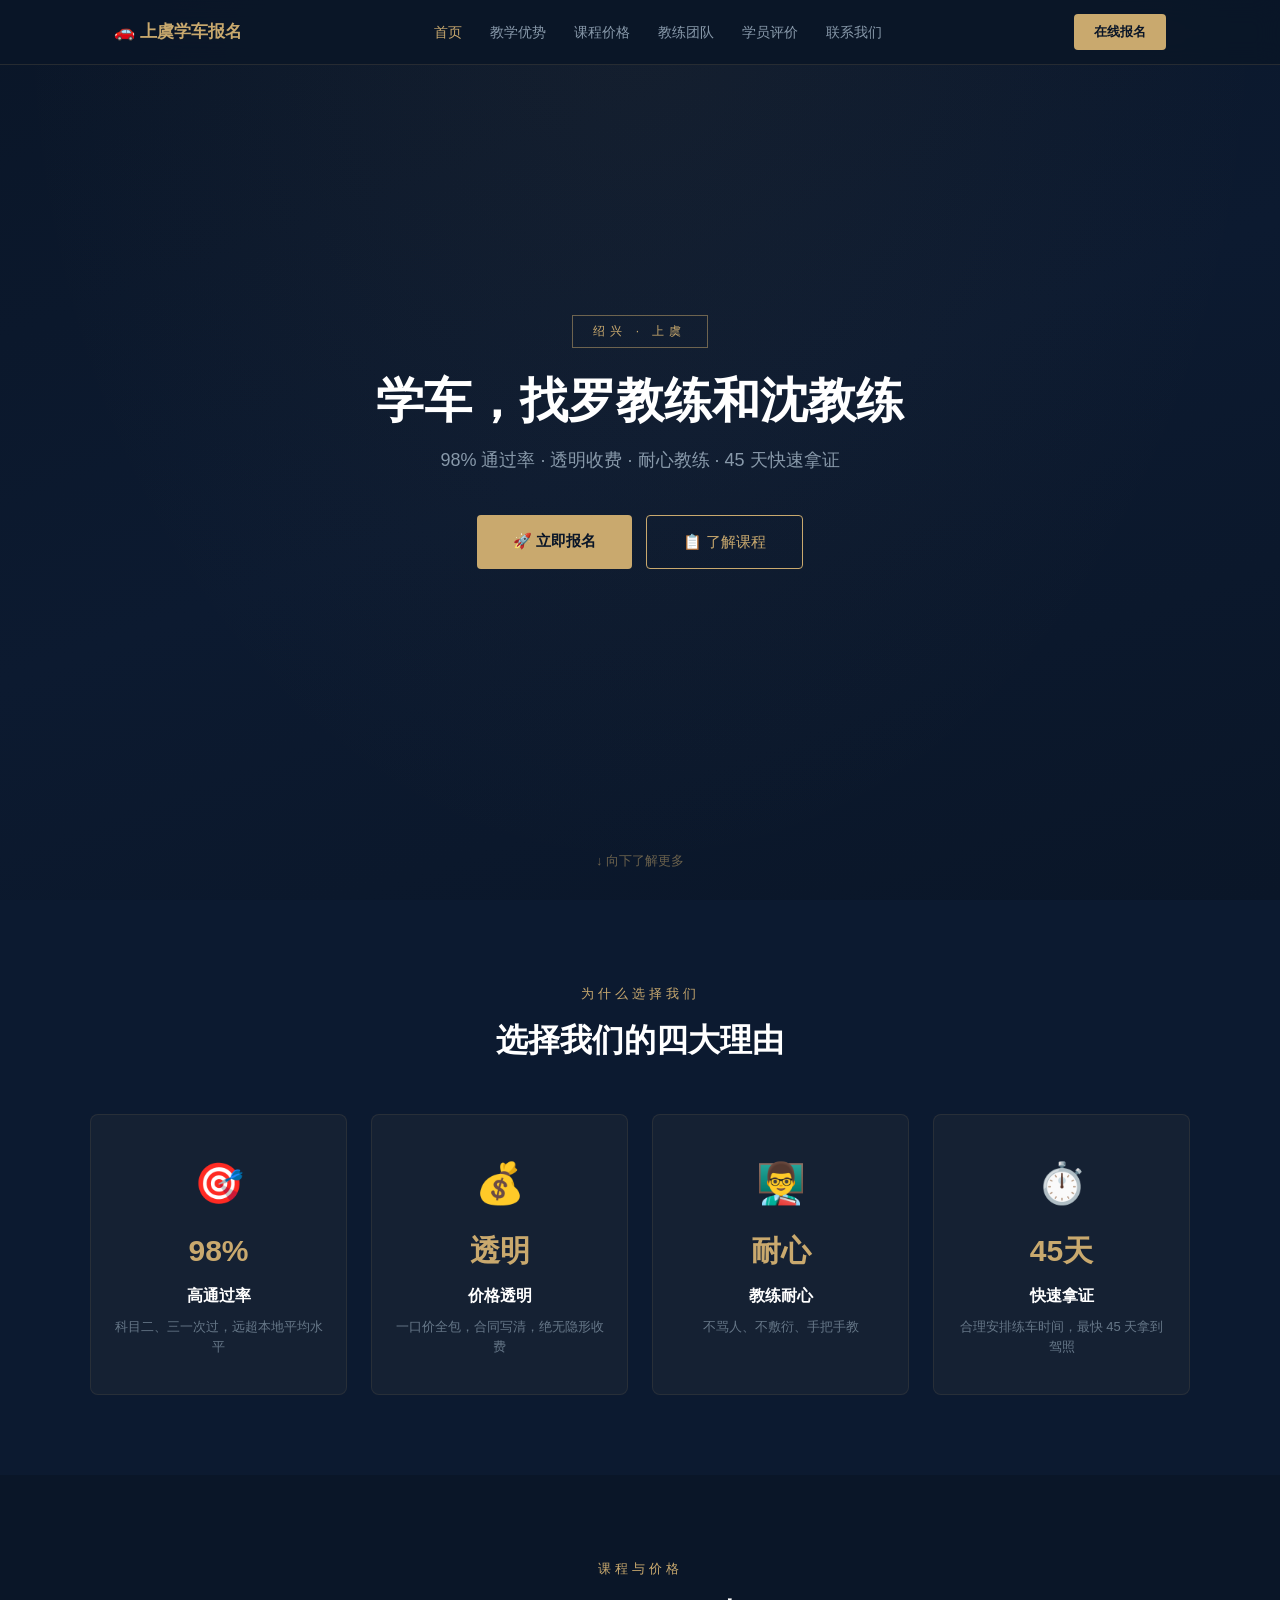
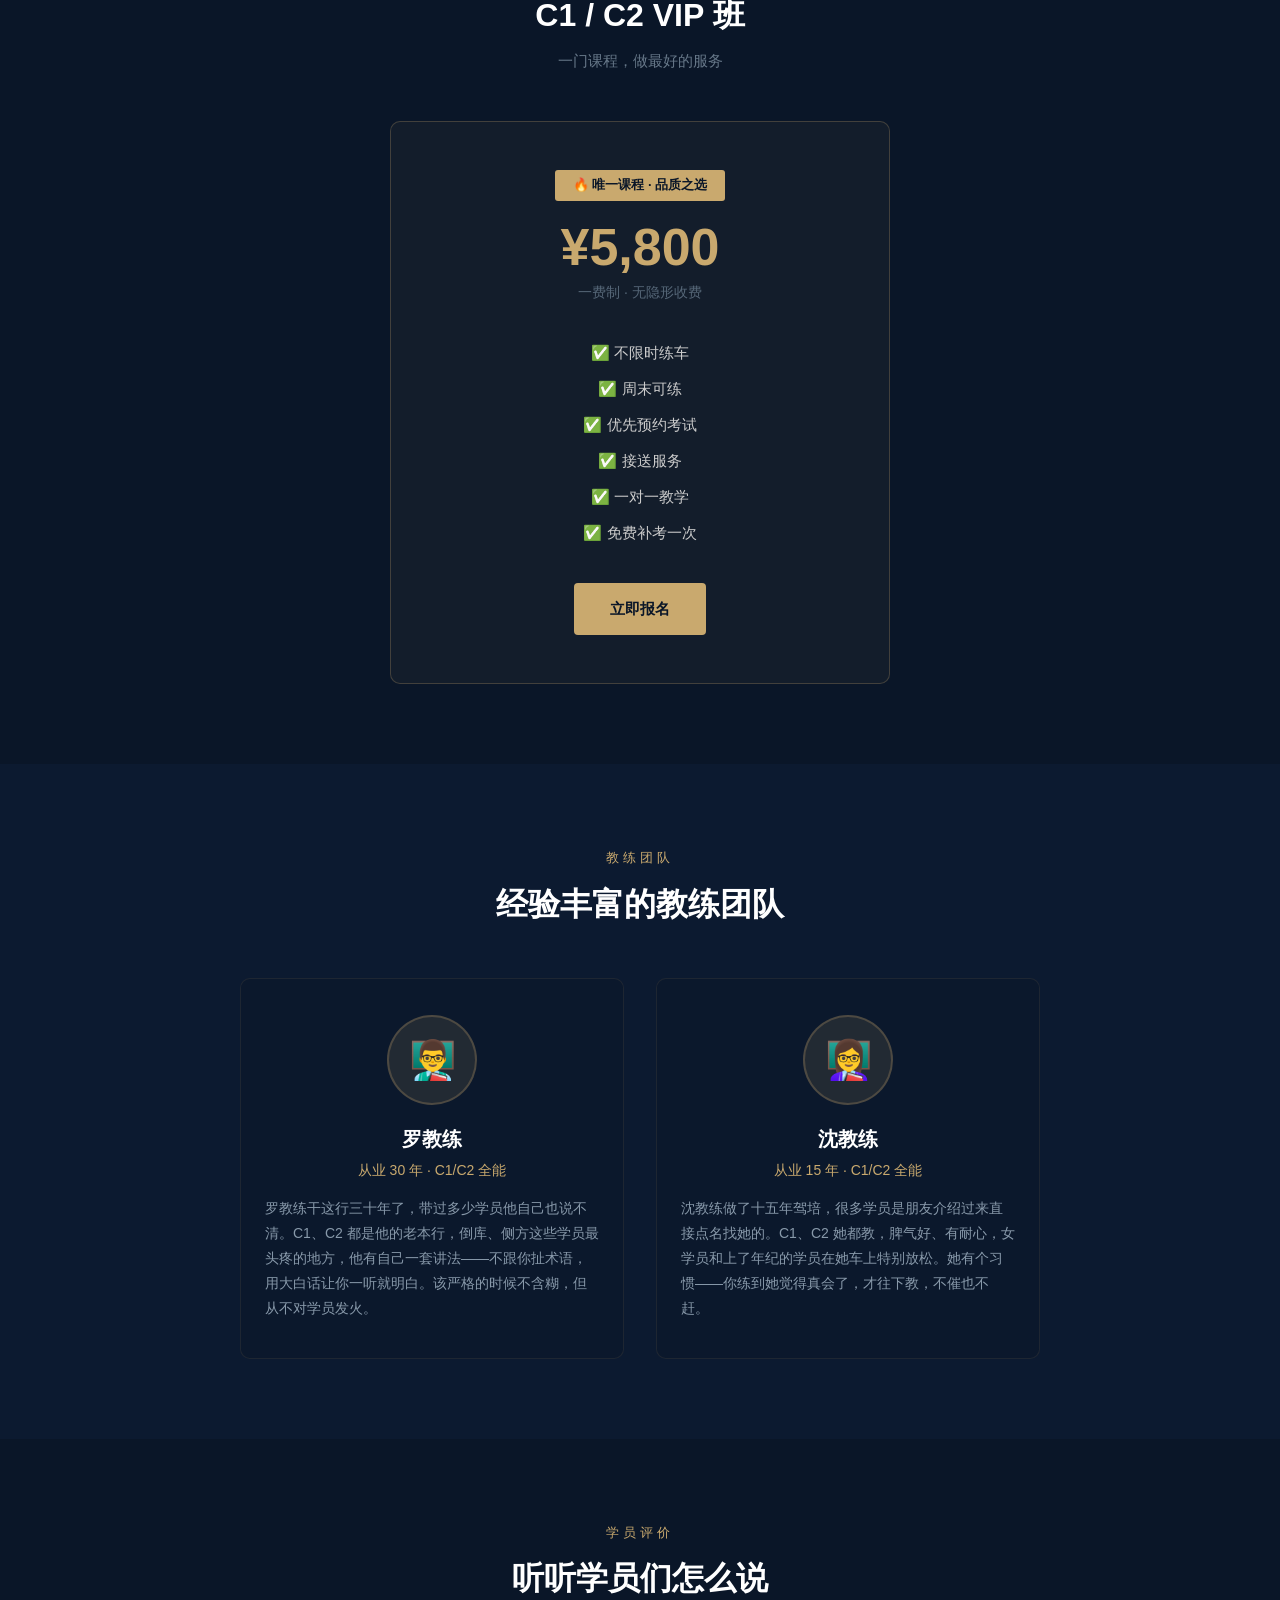
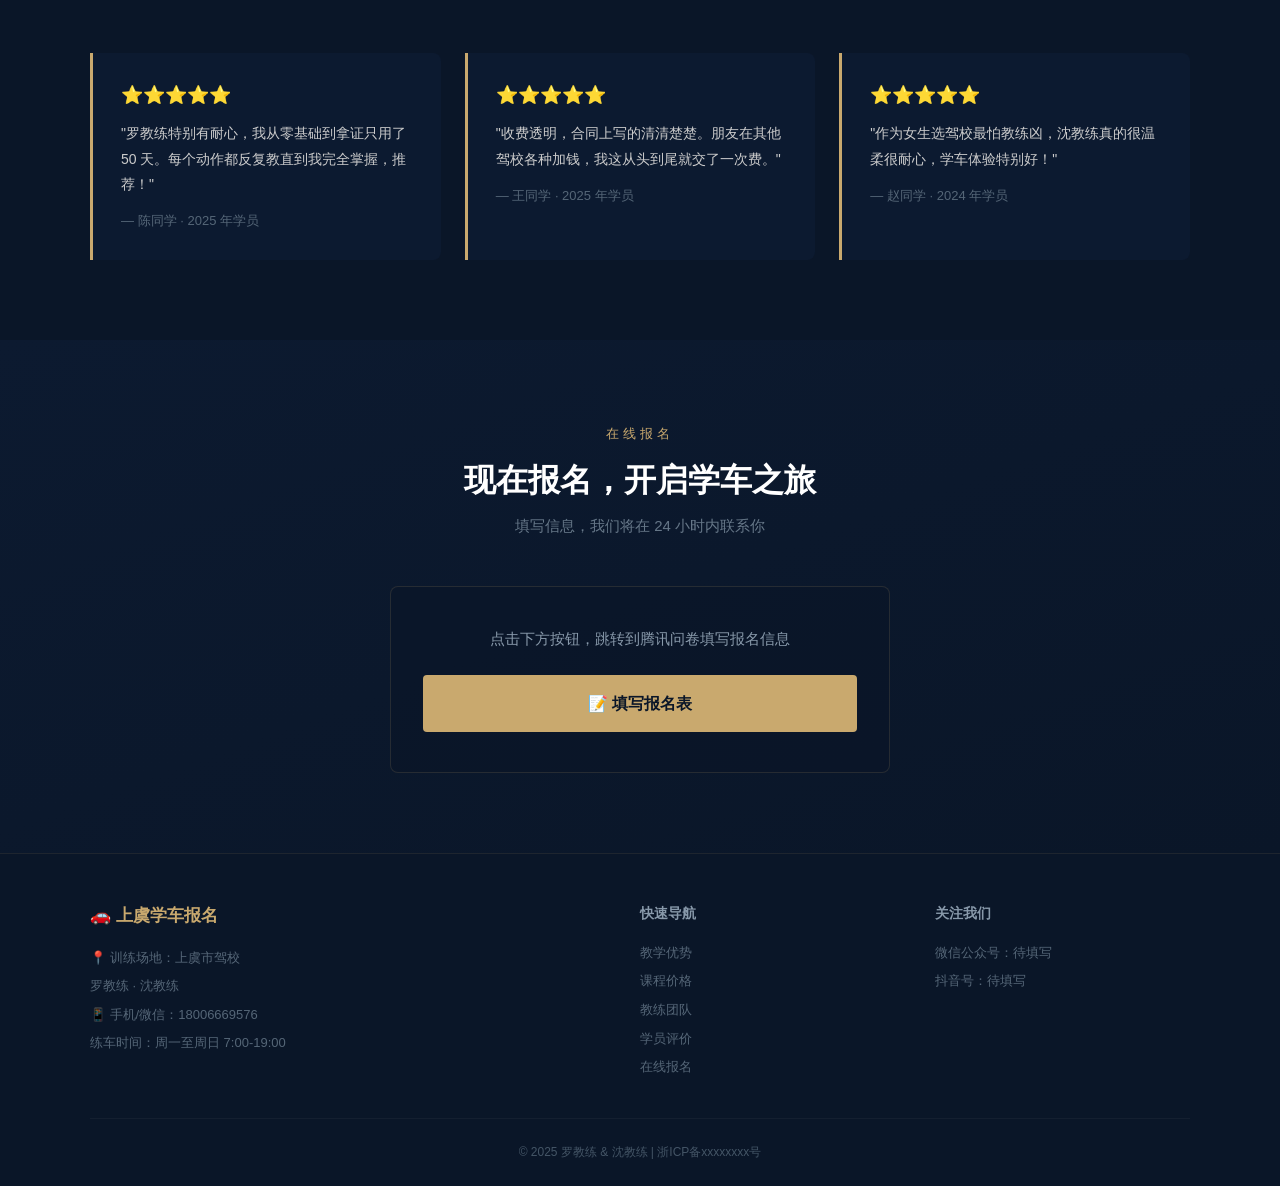
==== commit 0bfa16fb: "Add files via upload fix: 修复报名跳转" ====
--- a/index.html
+++ b/index.html
@@ -159,13 +159,10 @@
       <h2>现在报名，开启学车之旅</h2>
       <p class="section-subtitle">填写信息，我们将在 24 小时内联系你</p>
     </div>
-    <form id="reg-form" class="reg-form" action="https://wj.qq.com/s2/27115778/acbf/" method="get" target="_blank">
-      <input type="hidden" name="answer" value="">
-      <div class="form-group" style="text-align: center; padding: 20px;">
-        <p style="color: var(--text-secondary); font-size: 15px; margin-bottom: 24px;">点击下方按钮，跳转到腾讯问卷填写报名信息</p>
-        <button type="submit" class="btn-primary btn-block" style="font-size: 16px; padding: 16px 40px;">📝 填写报名表</button>
-      </div>
-    </form>
+    <div class="reg-form" style="text-align: center; padding: 40px 32px;">
+      <p style="color: var(--text-secondary); font-size: 15px; margin-bottom: 24px;">点击下方按钮，跳转到腾讯问卷填写报名信息</p>
+      <a href="https://wj.qq.com/s2/27115778/acbf/" target="_blank" class="btn-primary btn-block" style="font-size: 16px; padding: 16px 40px; display: block;">📝 填写报名表</a>
+    </div>
     <div id="form-success" class="form-success" style="display:none">
       <div class="success-icon">✅</div>
       <h3>提交成功！</h3>
